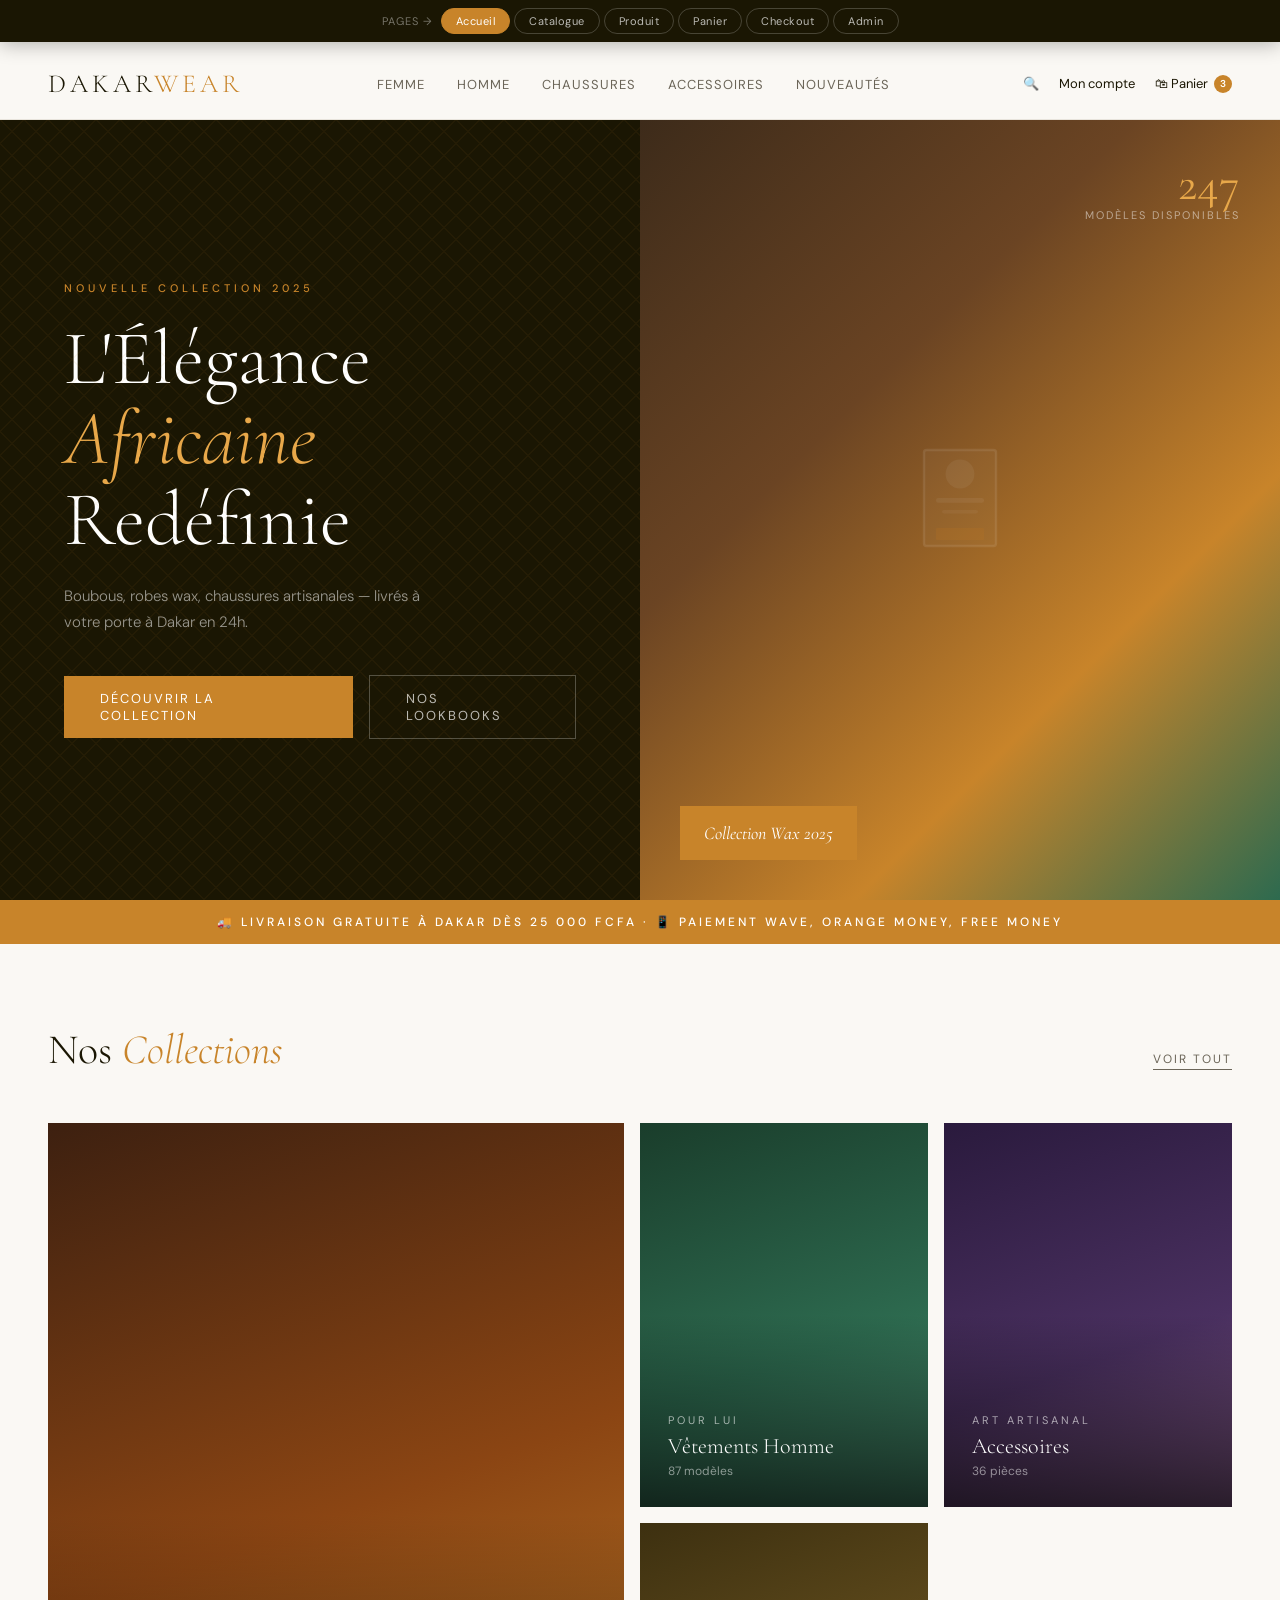
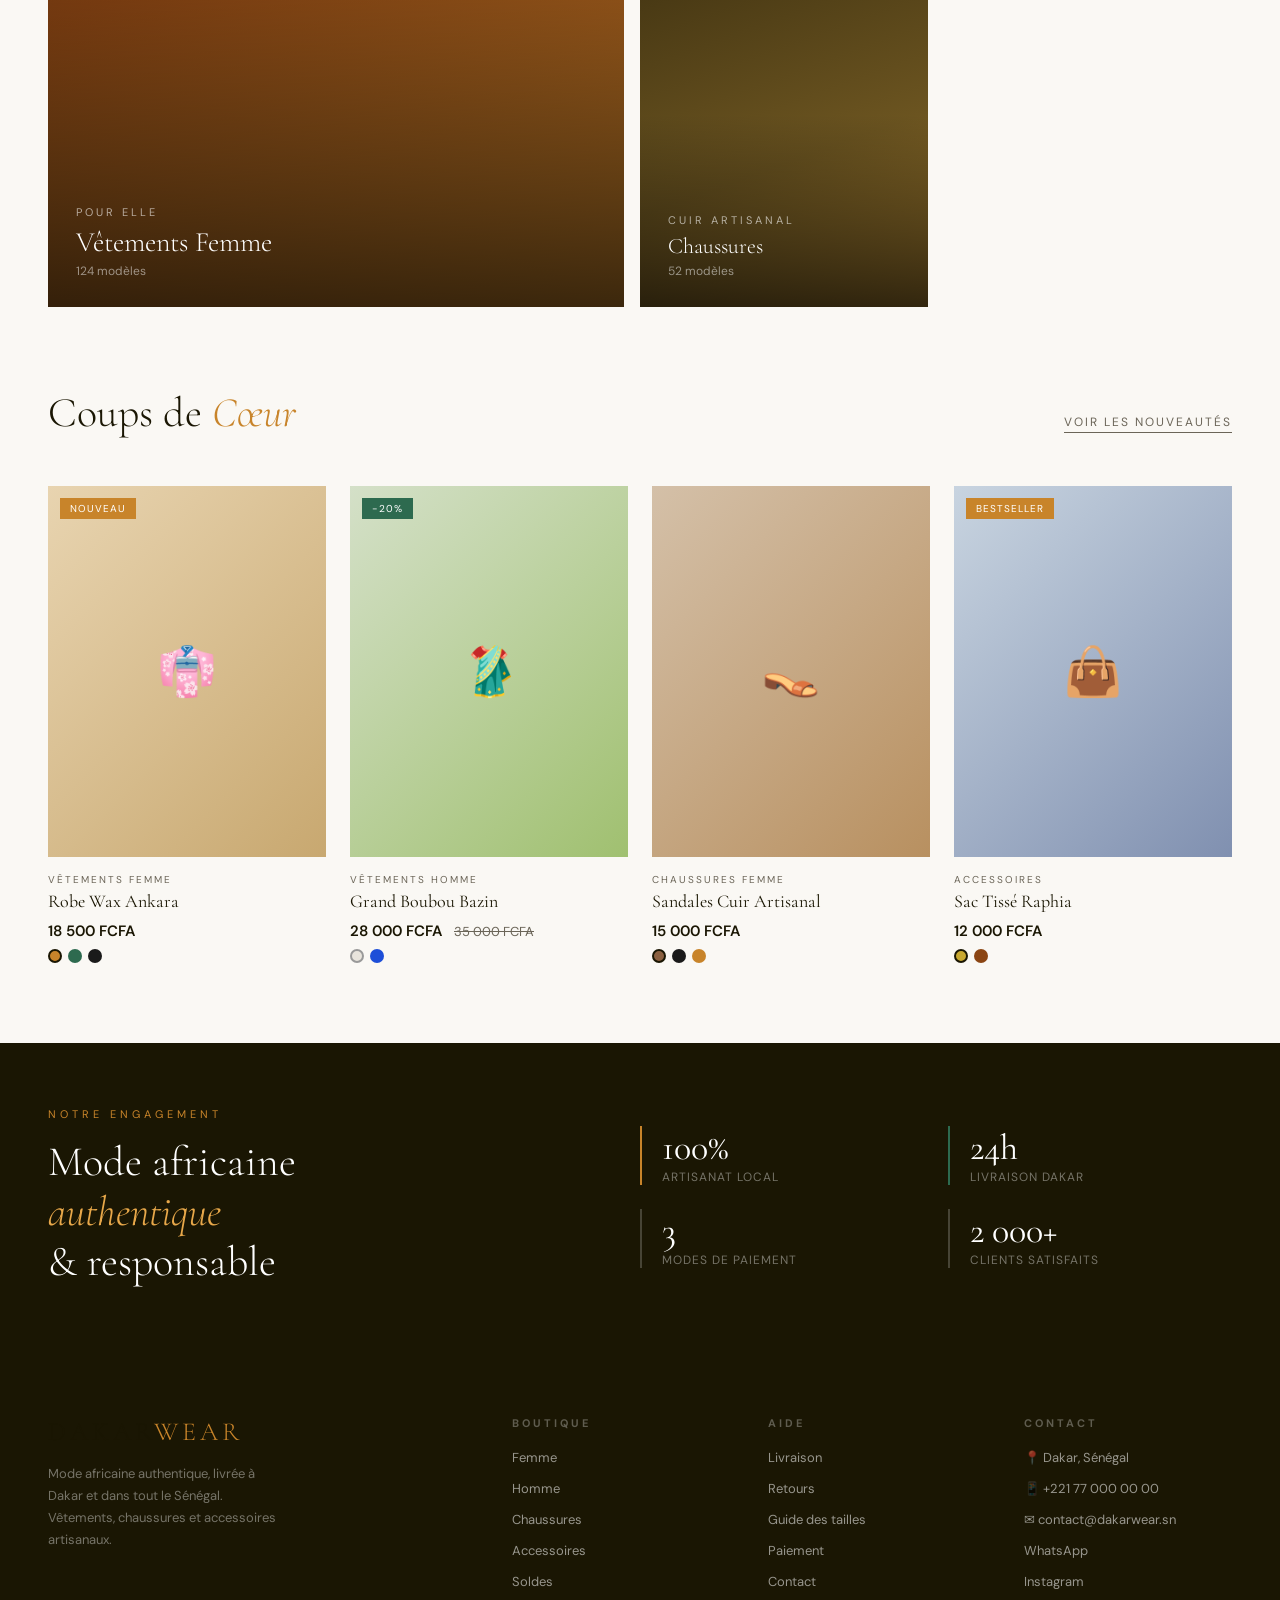
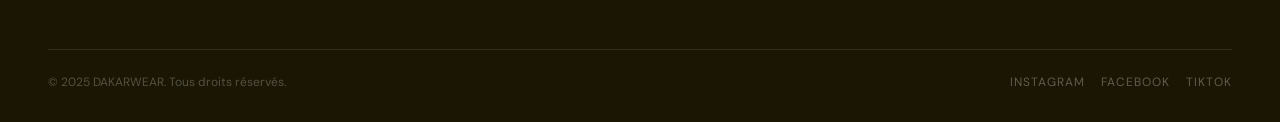
==== index.html @ 65953dd7 "feat: mockup à la racine pour GitHub Pages" ====
<!DOCTYPE html>
<html lang="fr">
<head>
<meta charset="UTF-8">
<meta name="viewport" content="width=device-width, initial-scale=1.0">
<title>DAKAR WEAR — Mockup</title>
<link href="https://fonts.googleapis.com/css2?family=Cormorant+Garamond:ital,wght@0,300;0,400;0,600;1,300;1,400&family=DM+Sans:wght@300;400;500;600&display=swap" rel="stylesheet">
<style>
  /* ===================== RESET & ROOT ===================== */
  *, *::before, *::after { box-sizing: border-box; margin: 0; padding: 0; }

  :root {
    --ocre: #C8842A;
    --ocre-light: #E8A84A;
    --ocre-dark: #A06818;
    --vert: #2D6A4F;
    --vert-light: #3D8A68;
    --fond: #FAF8F4;
    --noir: #1A1603;
    --gris: #6B6558;
    --gris-light: #E8E4DC;
    --blanc: #FFFFFF;
    --font-display: 'Cormorant Garamond', serif;
    --font-body: 'DM Sans', sans-serif;
  }

  html { scroll-behavior: smooth; }
  body { font-family: var(--font-body); background: var(--fond); color: var(--noir); overflow-x: hidden; }

  /* ===================== NAV PAGES ===================== */
  .page-nav {
    position: fixed; top: 0; left: 0; right: 0; z-index: 1000;
    background: var(--noir); display: flex; align-items: center;
    justify-content: center; gap: 4px; padding: 8px 16px;
    box-shadow: 0 2px 20px rgba(0,0,0,0.3);
  }
  .page-nav span { color: rgba(255,255,255,0.4); font-size: 11px; font-family: var(--font-body); margin-right: 4px; letter-spacing: 1px; text-transform: uppercase; }
  .nav-btn {
    background: transparent; border: 1px solid rgba(255,255,255,0.2);
    color: rgba(255,255,255,0.7); padding: 5px 14px; border-radius: 20px;
    font-family: var(--font-body); font-size: 11px; cursor: pointer;
    transition: all 0.2s; letter-spacing: 0.5px;
  }
  .nav-btn:hover, .nav-btn.active { background: var(--ocre); border-color: var(--ocre); color: white; }

  /* ===================== PAGES ===================== */
  .page { display: none; padding-top: 48px; min-height: 100vh; }
  .page.active { display: block; }

  /* ===================== HEADER ===================== */
  .site-header {
    position: sticky; top: 48px; z-index: 100;
    background: rgba(250, 248, 244, 0.95); backdrop-filter: blur(12px);
    border-bottom: 1px solid var(--gris-light);
    display: flex; align-items: center; justify-content: space-between;
    padding: 0 48px; height: 72px;
  }
  .logo {
    font-family: var(--font-display); font-size: 26px; font-weight: 300;
    letter-spacing: 4px; color: var(--noir); text-transform: uppercase;
    text-decoration: none;
  }
  .logo span { color: var(--ocre); }
  .header-nav { display: flex; gap: 32px; list-style: none; }
  .header-nav a { font-size: 13px; color: var(--gris); text-decoration: none; letter-spacing: 1px; text-transform: uppercase; transition: color 0.2s; }
  .header-nav a:hover { color: var(--ocre); }
  .header-actions { display: flex; align-items: center; gap: 20px; }
  .header-actions a { color: var(--noir); text-decoration: none; font-size: 13px; display: flex; align-items: center; gap: 6px; }
  .cart-badge {
    background: var(--ocre); color: white; border-radius: 50%;
    width: 18px; height: 18px; font-size: 10px; font-weight: 600;
    display: inline-flex; align-items: center; justify-content: center;
  }

  /* ===================== HERO ===================== */
  .hero {
    position: relative; height: calc(100vh - 120px); min-height: 600px;
    display: grid; grid-template-columns: 1fr 1fr; overflow: hidden;
  }
  .hero-left {
    background: var(--noir); display: flex; flex-direction: column;
    justify-content: center; padding: 80px 64px; position: relative; overflow: hidden;
  }
  .hero-pattern {
    position: absolute; inset: 0; opacity: 0.06;
    background-image:
      repeating-linear-gradient(45deg, var(--ocre) 0, var(--ocre) 1px, transparent 0, transparent 50%),
      repeating-linear-gradient(-45deg, var(--ocre) 0, var(--ocre) 1px, transparent 0, transparent 50%);
    background-size: 24px 24px;
  }
  .hero-eyebrow {
    font-size: 11px; letter-spacing: 4px; text-transform: uppercase;
    color: var(--ocre); margin-bottom: 24px; font-family: var(--font-body); font-weight: 500;
  }
  .hero-title {
    font-family: var(--font-display); font-size: clamp(52px, 6vw, 86px);
    font-weight: 300; color: white; line-height: 1.05; margin-bottom: 24px;
  }
  .hero-title em { font-style: italic; color: var(--ocre-light); }
  .hero-sub {
    font-size: 15px; color: rgba(255,255,255,0.55); line-height: 1.7;
    margin-bottom: 40px; max-width: 380px; font-weight: 300;
  }
  .hero-cta-group { display: flex; gap: 16px; align-items: center; }
  .btn-primary {
    background: var(--ocre); color: white; padding: 14px 36px;
    border: none; font-family: var(--font-body); font-size: 13px;
    letter-spacing: 2px; text-transform: uppercase; cursor: pointer;
    text-decoration: none; display: inline-block; transition: background 0.2s;
  }
  .btn-primary:hover { background: var(--ocre-dark); }
  .btn-outline {
    background: transparent; color: rgba(255,255,255,0.7); padding: 14px 36px;
    border: 1px solid rgba(255,255,255,0.25); font-family: var(--font-body);
    font-size: 13px; letter-spacing: 2px; text-transform: uppercase;
    cursor: pointer; text-decoration: none; display: inline-block; transition: all 0.2s;
  }
  .btn-outline:hover { border-color: var(--ocre); color: var(--ocre); }
  .hero-right { position: relative; overflow: hidden; }
  .hero-img {
    width: 100%; height: 100%; object-fit: cover;
    filter: saturate(0.9) contrast(1.05);
  }
  .hero-img-placeholder {
    width: 100%; height: 100%;
    background: linear-gradient(135deg, #3D2B1A 0%, #6B4423 35%, #C8842A 70%, #2D6A4F 100%);
    display: flex; align-items: center; justify-content: center;
  }
  .hero-img-placeholder svg { width: 120px; opacity: 0.3; }
  .hero-badge {
    position: absolute; bottom: 40px; left: 40px;
    background: var(--ocre); color: white; padding: 16px 24px;
    font-family: var(--font-display); font-size: 18px; font-style: italic;
  }
  .hero-stat { position: absolute; top: 40px; right: 40px; text-align: right; }
  .hero-stat-num { font-family: var(--font-display); font-size: 48px; color: white; line-height: 1; }
  .hero-stat-label { font-size: 11px; color: rgba(255,255,255,0.5); letter-spacing: 2px; text-transform: uppercase; }

  /* ===================== STRIP ===================== */
  .strip {
    background: var(--ocre); color: white; text-align: center;
    padding: 14px; font-size: 12px; letter-spacing: 3px; text-transform: uppercase;
    font-weight: 500;
  }
  .strip-vert { background: var(--vert); }

  /* ===================== SECTION ===================== */
  .section { padding: 80px 48px; }
  .section-header { display: flex; align-items: baseline; justify-content: space-between; margin-bottom: 48px; }
  .section-title { font-family: var(--font-display); font-size: 42px; font-weight: 300; }
  .section-title em { font-style: italic; color: var(--ocre); }
  .section-link { font-size: 12px; letter-spacing: 2px; text-transform: uppercase; color: var(--gris); text-decoration: none; border-bottom: 1px solid var(--gris); padding-bottom: 2px; }

  /* ===================== CATEGORIES GRID ===================== */
  .cat-grid { display: grid; grid-template-columns: 2fr 1fr 1fr; gap: 16px; }
  .cat-card {
    position: relative; overflow: hidden; cursor: pointer;
    aspect-ratio: 3/4;
  }
  .cat-card:first-child { aspect-ratio: unset; grid-row: span 2; }
  .cat-bg {
    width: 100%; height: 100%;
    transition: transform 0.5s ease;
  }
  .cat-card:hover .cat-bg { transform: scale(1.04); }
  .cat-bg-1 { background: linear-gradient(160deg, #3D2010 0%, #8B4513 50%, #C8842A 100%); }
  .cat-bg-2 { background: linear-gradient(160deg, #1A3D2B 0%, #2D6A4F 60%, #4A9070 100%); }
  .cat-bg-3 { background: linear-gradient(160deg, #2A1A3D 0%, #4A3060 60%, #8B6090 100%); }
  .cat-bg-4 { background: linear-gradient(160deg, #3D3010 0%, #6B5420 60%, #A88030 100%); }
  .cat-overlay {
    position: absolute; inset: 0;
    background: linear-gradient(to top, rgba(0,0,0,0.7) 0%, transparent 50%);
    display: flex; flex-direction: column; justify-content: flex-end; padding: 28px;
  }
  .cat-label { font-size: 11px; color: rgba(255,255,255,0.6); letter-spacing: 3px; text-transform: uppercase; margin-bottom: 6px; }
  .cat-name { font-family: var(--font-display); font-size: 28px; color: white; font-weight: 300; }
  .cat-count { font-size: 12px; color: rgba(255,255,255,0.5); margin-top: 4px; }

  /* ===================== PRODUCT GRID ===================== */
  .product-grid { display: grid; grid-template-columns: repeat(4, 1fr); gap: 24px; }
  .product-grid-3 { grid-template-columns: repeat(3, 1fr); }
  .product-card { cursor: pointer; }
  .product-img-wrap { position: relative; aspect-ratio: 3/4; overflow: hidden; background: var(--gris-light); margin-bottom: 16px; }
  .product-img-placeholder {
    width: 100%; height: 100%;
    display: flex; align-items: center; justify-content: center;
    font-size: 48px;
  }
  .product-badge {
    position: absolute; top: 12px; left: 12px;
    background: var(--ocre); color: white; font-size: 10px;
    letter-spacing: 1px; text-transform: uppercase; padding: 4px 10px;
  }
  .product-badge-vert { background: var(--vert); }
  .product-quick-add {
    position: absolute; bottom: 0; left: 0; right: 0;
    background: var(--noir); color: white; text-align: center;
    padding: 12px; font-size: 11px; letter-spacing: 2px; text-transform: uppercase;
    transform: translateY(100%); transition: transform 0.25s;
  }
  .product-card:hover .product-quick-add { transform: translateY(0); }
  .product-brand { font-size: 10px; color: var(--gris); letter-spacing: 2px; text-transform: uppercase; margin-bottom: 4px; }
  .product-name { font-family: var(--font-display); font-size: 18px; font-weight: 400; margin-bottom: 8px; }
  .product-price { font-size: 15px; font-weight: 600; color: var(--noir); }
  .product-price-old { font-size: 13px; color: var(--gris); text-decoration: line-through; margin-left: 8px; font-weight: 400; }
  .product-colors { display: flex; gap: 6px; margin-top: 8px; }
  .color-dot { width: 14px; height: 14px; border-radius: 50%; border: 2px solid transparent; cursor: pointer; }
  .color-dot.active { border-color: var(--noir); }

  /* ===================== SIDEBAR LAYOUT ===================== */
  .shop-layout { display: grid; grid-template-columns: 260px 1fr; gap: 40px; padding: 40px 48px; }
  .sidebar h3 { font-family: var(--font-display); font-size: 22px; font-weight: 400; margin-bottom: 24px; padding-bottom: 16px; border-bottom: 1px solid var(--gris-light); }
  .filter-group { margin-bottom: 28px; }
  .filter-label { font-size: 11px; letter-spacing: 2px; text-transform: uppercase; color: var(--gris); margin-bottom: 12px; display: block; font-weight: 500; }
  .filter-options { display: flex; flex-direction: column; gap: 10px; }
  .filter-option { display: flex; align-items: center; gap: 10px; font-size: 14px; color: var(--noir); cursor: pointer; }
  .filter-option input[type="checkbox"] { accent-color: var(--ocre); width: 16px; height: 16px; }
  .filter-option span.count { color: var(--gris); font-size: 12px; margin-left: auto; }
  .size-grid { display: flex; flex-wrap: wrap; gap: 8px; }
  .size-btn { width: 42px; height: 36px; border: 1px solid var(--gris-light); background: white; font-size: 12px; cursor: pointer; transition: all 0.2s; }
  .size-btn:hover, .size-btn.active { background: var(--noir); color: white; border-color: var(--noir); }
  .price-range { display: flex; flex-direction: column; gap: 8px; }
  .price-range input[type="range"] { accent-color: var(--ocre); width: 100%; }
  .price-range-labels { display: flex; justify-content: space-between; font-size: 12px; color: var(--gris); }
  .shop-content {}
  .shop-toolbar { display: flex; align-items: center; justify-content: space-between; margin-bottom: 28px; }
  .result-count { font-size: 13px; color: var(--gris); }
  .sort-select { border: 1px solid var(--gris-light); padding: 8px 16px; font-family: var(--font-body); font-size: 13px; background: white; cursor: pointer; }

  /* ===================== PRODUIT DETAIL ===================== */
  .product-detail { display: grid; grid-template-columns: 1fr 1fr; gap: 0; min-height: calc(100vh - 120px); }
  .product-gallery { position: relative; background: var(--gris-light); }
  .gallery-main { aspect-ratio: 4/5; width: 100%; display: flex; align-items: center; justify-content: center; font-size: 120px; background: linear-gradient(135deg, #E8DCC8 0%, #D4C4A4 100%); }
  .gallery-thumbs { display: flex; gap: 8px; padding: 16px; }
  .gallery-thumb { width: 72px; height: 90px; background: var(--gris-light); cursor: pointer; border: 2px solid transparent; display: flex; align-items: center; justify-content: center; font-size: 24px; transition: border-color 0.2s; }
  .gallery-thumb.active { border-color: var(--ocre); }
  .product-info { padding: 64px 48px; display: flex; flex-direction: column; }
  .breadcrumb { font-size: 12px; color: var(--gris); margin-bottom: 24px; display: flex; gap: 8px; }
  .breadcrumb span { color: var(--gris-light); }
  .product-detail-cat { font-size: 11px; letter-spacing: 3px; text-transform: uppercase; color: var(--ocre); margin-bottom: 12px; font-weight: 500; }
  .product-detail-name { font-family: var(--font-display); font-size: 42px; font-weight: 300; line-height: 1.1; margin-bottom: 20px; }
  .product-detail-price { font-size: 28px; font-weight: 600; margin-bottom: 8px; }
  .product-detail-price-old { font-size: 18px; color: var(--gris); text-decoration: line-through; font-weight: 400; margin-left: 12px; }
  .product-detail-sub { font-size: 13px; color: var(--vert); font-weight: 500; margin-bottom: 28px; }
  .divider { height: 1px; background: var(--gris-light); margin: 24px 0; }
  .option-label { font-size: 11px; letter-spacing: 2px; text-transform: uppercase; color: var(--gris); margin-bottom: 12px; display: block; font-weight: 500; }
  .color-options { display: flex; gap: 12px; margin-bottom: 24px; }
  .color-swatch { width: 32px; height: 32px; border-radius: 50%; cursor: pointer; border: 3px solid transparent; transition: all 0.2s; }
  .color-swatch.active { border-color: var(--noir); transform: scale(1.1); }
  .size-options { display: flex; flex-wrap: wrap; gap: 10px; margin-bottom: 32px; }
  .size-opt { width: 52px; height: 44px; border: 1px solid var(--gris-light); background: white; font-size: 13px; cursor: pointer; transition: all 0.2s; display: flex; align-items: center; justify-content: center; }
  .size-opt:hover { border-color: var(--noir); }
  .size-opt.active { background: var(--noir); color: white; border-color: var(--noir); }
  .size-opt.disabled { opacity: 0.3; cursor: not-allowed; text-decoration: line-through; }
  .add-to-cart-btn { background: var(--noir); color: white; padding: 18px; width: 100%; border: none; font-family: var(--font-body); font-size: 13px; letter-spacing: 3px; text-transform: uppercase; cursor: pointer; transition: background 0.2s; margin-bottom: 12px; }
  .add-to-cart-btn:hover { background: var(--ocre); }
  .wishlist-btn { background: transparent; color: var(--gris); padding: 14px; width: 100%; border: 1px solid var(--gris-light); font-family: var(--font-body); font-size: 13px; letter-spacing: 2px; text-transform: uppercase; cursor: pointer; transition: all 0.2s; margin-bottom: 32px; }
  .wishlist-btn:hover { border-color: var(--ocre); color: var(--ocre); }
  .product-detail-desc { font-size: 14px; line-height: 1.8; color: var(--gris); margin-bottom: 24px; }
  .delivery-info { background: var(--fond); padding: 16px; border-left: 3px solid var(--vert); }
  .delivery-info p { font-size: 13px; color: var(--gris); display: flex; align-items: center; gap: 8px; margin-bottom: 6px; }
  .delivery-info p:last-child { margin-bottom: 0; }

  /* ===================== PANIER ===================== */
  .cart-layout { display: grid; grid-template-columns: 1fr 360px; gap: 40px; padding: 40px 48px; }
  .cart-title { font-family: var(--font-display); font-size: 36px; font-weight: 300; margin-bottom: 8px; }
  .cart-count-label { font-size: 13px; color: var(--gris); margin-bottom: 32px; }
  .cart-items { display: flex; flex-direction: column; gap: 0; }
  .cart-item { display: grid; grid-template-columns: 100px 1fr auto; gap: 20px; padding: 24px 0; border-bottom: 1px solid var(--gris-light); align-items: center; }
  .cart-item-img { aspect-ratio: 3/4; background: var(--gris-light); display: flex; align-items: center; justify-content: center; font-size: 36px; }
  .cart-item-name { font-family: var(--font-display); font-size: 20px; font-weight: 400; margin-bottom: 6px; }
  .cart-item-meta { font-size: 12px; color: var(--gris); letter-spacing: 1px; text-transform: uppercase; margin-bottom: 12px; }
  .qty-control { display: flex; align-items: center; gap: 12px; }
  .qty-btn { width: 28px; height: 28px; border: 1px solid var(--gris-light); background: white; cursor: pointer; font-size: 14px; display: flex; align-items: center; justify-content: center; transition: all 0.2s; }
  .qty-btn:hover { background: var(--noir); color: white; border-color: var(--noir); }
  .qty-num { font-size: 16px; font-weight: 500; min-width: 20px; text-align: center; }
  .cart-item-price-col { text-align: right; display: flex; flex-direction: column; gap: 12px; align-items: flex-end; }
  .cart-item-price { font-size: 18px; font-weight: 600; }
  .cart-remove { font-size: 12px; color: var(--gris); text-decoration: underline; cursor: pointer; background: none; border: none; font-family: var(--font-body); }
  .cart-summary { position: sticky; top: 100px; }
  .cart-summary-box { background: white; border: 1px solid var(--gris-light); padding: 32px; }
  .summary-title { font-family: var(--font-display); font-size: 24px; font-weight: 400; margin-bottom: 24px; }
  .summary-line { display: flex; justify-content: space-between; font-size: 14px; margin-bottom: 12px; color: var(--gris); }
  .summary-line.total { font-size: 18px; font-weight: 600; color: var(--noir); border-top: 1px solid var(--gris-light); padding-top: 16px; margin-top: 16px; }
  .coupon-input { display: flex; gap: 0; margin-bottom: 20px; }
  .coupon-input input { flex: 1; padding: 12px 16px; border: 1px solid var(--gris-light); font-family: var(--font-body); font-size: 13px; outline: none; }
  .coupon-input button { padding: 12px 20px; background: var(--noir); color: white; border: none; font-family: var(--font-body); font-size: 12px; letter-spacing: 1px; cursor: pointer; }
  .checkout-btn { width: 100%; padding: 18px; background: var(--ocre); color: white; border: none; font-family: var(--font-body); font-size: 13px; letter-spacing: 3px; text-transform: uppercase; cursor: pointer; transition: background 0.2s; margin-bottom: 16px; }
  .checkout-btn:hover { background: var(--ocre-dark); }
  .payment-icons { display: flex; gap: 8px; justify-content: center; align-items: center; }
  .pay-icon { background: var(--fond); border: 1px solid var(--gris-light); padding: 6px 12px; font-size: 11px; font-weight: 600; letter-spacing: 1px; border-radius: 4px; }
  .pay-icon.wave { background: #1D8BF8; color: white; border-color: #1D8BF8; }
  .pay-icon.orange { background: #FF6600; color: white; border-color: #FF6600; }
  .pay-icon.free { background: #00C853; color: white; border-color: #00C853; }

  /* ===================== CHECKOUT ===================== */
  .checkout-layout { display: grid; grid-template-columns: 1fr 400px; gap: 0; min-height: calc(100vh - 120px); }
  .checkout-form-side { padding: 48px; border-right: 1px solid var(--gris-light); }
  .checkout-summary-side { padding: 48px; background: white; }
  .checkout-steps { display: flex; gap: 0; margin-bottom: 40px; }
  .checkout-step { flex: 1; display: flex; align-items: center; gap: 12px; padding-bottom: 16px; border-bottom: 2px solid var(--gris-light); position: relative; }
  .checkout-step.active { border-bottom-color: var(--ocre); }
  .checkout-step.done { border-bottom-color: var(--vert); }
  .step-num { width: 28px; height: 28px; border-radius: 50%; border: 2px solid var(--gris-light); display: flex; align-items: center; justify-content: center; font-size: 12px; font-weight: 600; flex-shrink: 0; }
  .checkout-step.active .step-num { background: var(--ocre); border-color: var(--ocre); color: white; }
  .checkout-step.done .step-num { background: var(--vert); border-color: var(--vert); color: white; }
  .step-label { font-size: 12px; color: var(--gris); letter-spacing: 1px; text-transform: uppercase; }
  .checkout-step.active .step-label { color: var(--noir); font-weight: 500; }
  .form-section-title { font-family: var(--font-display); font-size: 28px; font-weight: 300; margin-bottom: 28px; }
  .form-row { display: grid; grid-template-columns: 1fr 1fr; gap: 16px; margin-bottom: 16px; }
  .form-row.full { grid-template-columns: 1fr; }
  .form-group { display: flex; flex-direction: column; gap: 6px; margin-bottom: 16px; }
  .form-group label { font-size: 11px; letter-spacing: 2px; text-transform: uppercase; color: var(--gris); font-weight: 500; }
  .form-group input, .form-group select, .form-group textarea {
    padding: 12px 16px; border: 1px solid var(--gris-light); background: white;
    font-family: var(--font-body); font-size: 14px; outline: none;
    transition: border-color 0.2s;
  }
  .form-group input:focus, .form-group select:focus { border-color: var(--ocre); }
  .phone-input { display: flex; }
  .phone-prefix { padding: 12px 14px; background: var(--fond); border: 1px solid var(--gris-light); border-right: none; font-size: 14px; color: var(--gris); white-space: nowrap; }
  .phone-field { flex: 1; padding: 12px 16px; border: 1px solid var(--gris-light); font-family: var(--font-body); font-size: 14px; outline: none; }
  .payment-methods { display: flex; flex-direction: column; gap: 12px; margin-bottom: 28px; }
  .payment-method {
    border: 2px solid var(--gris-light); padding: 16px 20px;
    display: flex; align-items: center; gap: 16px; cursor: pointer; transition: all 0.2s;
  }
  .payment-method.selected { border-color: var(--ocre); background: #FFF8F0; }
  .payment-method input[type="radio"] { accent-color: var(--ocre); width: 18px; height: 18px; }
  .payment-method-logo { font-weight: 700; font-size: 14px; padding: 4px 10px; border-radius: 4px; }
  .payment-method-logo.wave { background: #1D8BF8; color: white; }
  .payment-method-logo.orange { background: #FF6600; color: white; }
  .payment-method-logo.free { background: #00C853; color: white; }
  .payment-method-info { flex: 1; }
  .payment-method-name { font-size: 14px; font-weight: 500; }
  .payment-method-desc { font-size: 12px; color: var(--gris); }
  .place-order-btn { width: 100%; padding: 18px; background: var(--ocre); color: white; border: none; font-family: var(--font-body); font-size: 14px; letter-spacing: 3px; text-transform: uppercase; cursor: pointer; transition: background 0.2s; }
  .place-order-btn:hover { background: var(--ocre-dark); }
  .checkout-order-item { display: flex; gap: 16px; align-items: center; margin-bottom: 16px; padding-bottom: 16px; border-bottom: 1px solid var(--gris-light); }
  .checkout-order-img { width: 64px; height: 80px; background: var(--gris-light); display: flex; align-items: center; justify-content: center; font-size: 28px; flex-shrink: 0; position: relative; }
  .checkout-order-badge { position: absolute; top: -6px; right: -6px; background: var(--gris); color: white; border-radius: 50%; width: 20px; height: 20px; font-size: 11px; display: flex; align-items: center; justify-content: center; }
  .checkout-order-name { font-size: 14px; font-weight: 500; margin-bottom: 4px; }
  .checkout-order-meta { font-size: 12px; color: var(--gris); }
  .checkout-order-price { margin-left: auto; font-size: 14px; font-weight: 600; }

  /* ===================== ADMIN DASHBOARD ===================== */
  .admin-layout { display: grid; grid-template-columns: 220px 1fr; min-height: calc(100vh - 48px); }
  .admin-sidebar { background: var(--noir); padding: 32px 0; }
  .admin-logo { font-family: var(--font-display); font-size: 18px; color: white; padding: 0 24px 28px; border-bottom: 1px solid rgba(255,255,255,0.1); margin-bottom: 24px; letter-spacing: 2px; text-transform: uppercase; }
  .admin-logo span { color: var(--ocre); }
  .admin-nav-item { display: flex; align-items: center; gap: 12px; padding: 12px 24px; font-size: 13px; color: rgba(255,255,255,0.5); cursor: pointer; transition: all 0.2s; text-decoration: none; letter-spacing: 0.5px; }
  .admin-nav-item:hover, .admin-nav-item.active { background: rgba(255,255,255,0.06); color: white; }
  .admin-nav-item.active { border-right: 2px solid var(--ocre); color: var(--ocre-light); }
  .admin-nav-section { font-size: 10px; letter-spacing: 3px; color: rgba(255,255,255,0.2); padding: 16px 24px 8px; text-transform: uppercase; }
  .admin-content { background: #F4F2EE; padding: 36px; overflow-y: auto; }
  .admin-header { display: flex; align-items: center; justify-content: space-between; margin-bottom: 32px; }
  .admin-title { font-family: var(--font-display); font-size: 32px; font-weight: 300; }
  .admin-header-actions { display: flex; gap: 12px; }
  .btn-admin { padding: 10px 20px; background: var(--ocre); color: white; border: none; font-family: var(--font-body); font-size: 12px; letter-spacing: 1px; cursor: pointer; border-radius: 2px; }
  .stats-grid { display: grid; grid-template-columns: repeat(4, 1fr); gap: 16px; margin-bottom: 32px; }
  .stat-card { background: white; padding: 24px; border-radius: 2px; border-left: 3px solid var(--gris-light); }
  .stat-card.ocre { border-left-color: var(--ocre); }
  .stat-card.vert { border-left-color: var(--vert); }
  .stat-card.bleu { border-left-color: #2D4A6A; }
  .stat-card.rouge { border-left-color: #8B2020; }
  .stat-label { font-size: 11px; color: var(--gris); letter-spacing: 2px; text-transform: uppercase; margin-bottom: 8px; }
  .stat-value { font-family: var(--font-display); font-size: 32px; font-weight: 400; margin-bottom: 4px; }
  .stat-change { font-size: 12px; }
  .stat-change.up { color: var(--vert); }
  .stat-change.down { color: #C83030; }
  .admin-table-card { background: white; border-radius: 2px; overflow: hidden; }
  .admin-table-header { padding: 20px 24px; border-bottom: 1px solid var(--gris-light); display: flex; align-items: center; justify-content: space-between; }
  .admin-table-title { font-size: 15px; font-weight: 500; }
  table { width: 100%; border-collapse: collapse; }
  th { text-align: left; padding: 12px 24px; font-size: 11px; letter-spacing: 2px; text-transform: uppercase; color: var(--gris); background: #FAF8F4; border-bottom: 1px solid var(--gris-light); }
  td { padding: 14px 24px; font-size: 13px; border-bottom: 1px solid #F0EDE8; }
  tr:last-child td { border-bottom: none; }
  tr:hover td { background: #FAF8F4; }
  .status-badge { padding: 4px 10px; font-size: 11px; letter-spacing: 1px; text-transform: uppercase; font-weight: 500; border-radius: 2px; }
  .status-new { background: #EBF5FF; color: #1D6FA8; }
  .status-processing { background: #FFF8E8; color: #A06818; }
  .status-shipped { background: #EDFAF3; color: #1D7A4A; }
  .status-delivered { background: #E8F0E8; color: #2D6A4F; }
  .status-cancelled { background: #FAE8E8; color: #8B2020; }

  /* ===================== FOOTER ===================== */
  footer { background: var(--noir); color: white; padding: 64px 48px 32px; margin-top: 0; }
  .footer-grid { display: grid; grid-template-columns: 2fr 1fr 1fr 1fr; gap: 48px; margin-bottom: 48px; }
  .footer-brand .logo { display: block; margin-bottom: 16px; }
  .footer-desc { font-size: 13px; color: rgba(255,255,255,0.4); line-height: 1.7; max-width: 240px; }
  .footer-col h4 { font-size: 11px; letter-spacing: 3px; text-transform: uppercase; color: rgba(255,255,255,0.3); margin-bottom: 16px; }
  .footer-col ul { list-style: none; }
  .footer-col li { margin-bottom: 10px; }
  .footer-col a { font-size: 13px; color: rgba(255,255,255,0.55); text-decoration: none; transition: color 0.2s; }
  .footer-col a:hover { color: var(--ocre); }
  .footer-bottom { border-top: 1px solid rgba(255,255,255,0.1); padding-top: 24px; display: flex; justify-content: space-between; align-items: center; }
  .footer-bottom p { font-size: 12px; color: rgba(255,255,255,0.25); }
  .social-links { display: flex; gap: 16px; }
  .social-links a { font-size: 12px; color: rgba(255,255,255,0.3); text-decoration: none; letter-spacing: 1px; text-transform: uppercase; }
  .social-links a:hover { color: var(--ocre); }

  /* ===================== ACCENTS ===================== */
  .tag { display: inline-block; padding: 4px 10px; background: var(--fond); border: 1px solid var(--gris-light); font-size: 11px; letter-spacing: 1px; text-transform: uppercase; color: var(--gris); }
  .star { color: var(--ocre); }
  .review-stars { display: flex; gap: 2px; margin-bottom: 4px; }
  .section-bg-dark { background: var(--noir); color: white; }
  .section-bg-ocre { background: var(--ocre); color: white; }

  /* ===================== ANIMATIONS ===================== */
  @keyframes fadeIn { from { opacity: 0; transform: translateY(12px); } to { opacity: 1; transform: translateY(0); } }
  .page.active > * { animation: fadeIn 0.3s ease forwards; }
</style>
</head>
<body>

<!-- NAV PAGES MOCKUP -->
<nav class="page-nav">
  <span>PAGES →</span>
  <button class="nav-btn active" onclick="showPage('accueil')">Accueil</button>
  <button class="nav-btn" onclick="showPage('catalogue')">Catalogue</button>
  <button class="nav-btn" onclick="showPage('produit')">Produit</button>
  <button class="nav-btn" onclick="showPage('panier')">Panier</button>
  <button class="nav-btn" onclick="showPage('checkout')">Checkout</button>
  <button class="nav-btn" onclick="showPage('admin')">Admin</button>
</nav>

<!-- ==================== PAGE ACCUEIL ==================== -->
<div class="page active" id="page-accueil">

  <header class="site-header">
    <a href="#" class="logo">DAKAR<span>WEAR</span></a>
    <ul class="header-nav">
      <li><a href="#">Femme</a></li>
      <li><a href="#">Homme</a></li>
      <li><a href="#">Chaussures</a></li>
      <li><a href="#">Accessoires</a></li>
      <li><a href="#">Nouveautés</a></li>
    </ul>
    <div class="header-actions">
      <a href="#">🔍</a>
      <a href="#">Mon compte</a>
      <a href="#" onclick="showPage('panier')">
        🛍 Panier <span class="cart-badge">3</span>
      </a>
    </div>
  </header>

  <!-- HERO -->
  <section class="hero">
    <div class="hero-left">
      <div class="hero-pattern"></div>
      <p class="hero-eyebrow">Nouvelle Collection 2025</p>
      <h1 class="hero-title">L'Élégance<br><em>Africaine</em><br>Redéfinie</h1>
      <p class="hero-sub">Boubous, robes wax, chaussures artisanales — livrés à votre porte à Dakar en 24h.</p>
      <div class="hero-cta-group">
        <a href="#" class="btn-primary" onclick="showPage('catalogue')">Découvrir la collection</a>
        <a href="#" class="btn-outline">Nos lookbooks</a>
      </div>
    </div>
    <div class="hero-right">
      <div class="hero-img-placeholder">
        <svg viewBox="0 0 100 120" fill="none" xmlns="http://www.w3.org/2000/svg">
          <rect x="20" y="10" width="60" height="80" rx="2" fill="rgba(255,255,255,0.1)" stroke="rgba(255,255,255,0.3)" stroke-width="2"/>
          <circle cx="50" cy="30" r="12" fill="rgba(255,255,255,0.2)"/>
          <rect x="30" y="50" width="40" height="4" rx="2" fill="rgba(255,255,255,0.2)"/>
          <rect x="35" y="60" width="30" height="3" rx="2" fill="rgba(255,255,255,0.15)"/>
          <rect x="30" y="75" width="40" height="10" rx="1" fill="rgba(200,132,42,0.6)"/>
        </svg>
      </div>
      <div class="hero-badge">Collection Wax 2025</div>
      <div class="hero-stat">
        <div class="hero-stat-num" style="color:var(--ocre-light);">247</div>
        <div class="hero-stat-label">Modèles disponibles</div>
      </div>
    </div>
  </section>

  <div class="strip">🚚 Livraison gratuite à Dakar dès 25 000 FCFA · 📱 Paiement Wave, Orange Money, Free Money</div>

  <!-- CATEGORIES -->
  <section class="section">
    <div class="section-header">
      <h2 class="section-title">Nos <em>Collections</em></h2>
      <a href="#" class="section-link" onclick="showPage('catalogue')">Voir tout</a>
    </div>
    <div class="cat-grid">
      <div class="cat-card" onclick="showPage('catalogue')">
        <div class="cat-bg cat-bg-1" style="height:100%;min-height:400px;"></div>
        <div class="cat-overlay">
          <span class="cat-label">Pour elle</span>
          <div class="cat-name">Vêtements Femme</div>
          <div class="cat-count">124 modèles</div>
        </div>
      </div>
      <div class="cat-card" onclick="showPage('catalogue')">
        <div class="cat-bg cat-bg-2" style="height:100%;min-height:190px;"></div>
        <div class="cat-overlay">
          <span class="cat-label">Pour lui</span>
          <div class="cat-name" style="font-size:22px;">Vêtements Homme</div>
          <div class="cat-count">87 modèles</div>
        </div>
      </div>
      <div class="cat-card" onclick="showPage('catalogue')">
        <div class="cat-bg cat-bg-3" style="height:100%;min-height:190px;"></div>
        <div class="cat-overlay">
          <span class="cat-label">Art artisanal</span>
          <div class="cat-name" style="font-size:22px;">Accessoires</div>
          <div class="cat-count">36 pièces</div>
        </div>
      </div>
      <div class="cat-card" onclick="showPage('catalogue')">
        <div class="cat-bg cat-bg-4" style="height:100%;min-height:190px;"></div>
        <div class="cat-overlay">
          <span class="cat-label">Cuir artisanal</span>
          <div class="cat-name" style="font-size:22px;">Chaussures</div>
          <div class="cat-count">52 modèles</div>
        </div>
      </div>
    </div>
  </section>

  <!-- FEATURED PRODUCTS -->
  <section class="section" style="padding-top:0;">
    <div class="section-header">
      <h2 class="section-title">Coups de <em>Cœur</em></h2>
      <a href="#" class="section-link">Voir les nouveautés</a>
    </div>
    <div class="product-grid">
      <div class="product-card" onclick="showPage('produit')">
        <div class="product-img-wrap">
          <div class="product-img-placeholder" style="background:linear-gradient(135deg,#E8D4B0,#C8A870);">👘</div>
          <span class="product-badge">Nouveau</span>
          <div class="product-quick-add">+ Ajouter au panier</div>
        </div>
        <div class="product-brand">Vêtements Femme</div>
        <div class="product-name">Robe Wax Ankara</div>
        <div>
          <span class="product-price">18 500 FCFA</span>
        </div>
        <div class="product-colors">
          <div class="color-dot active" style="background:#C8842A;"></div>
          <div class="color-dot" style="background:#2D6A4F;"></div>
          <div class="color-dot" style="background:#1A1A1A;"></div>
        </div>
      </div>
      <div class="product-card" onclick="showPage('produit')">
        <div class="product-img-wrap">
          <div class="product-img-placeholder" style="background:linear-gradient(135deg,#D4E0C8,#A0C070);">🥻</div>
          <span class="product-badge product-badge-vert">−20%</span>
          <div class="product-quick-add">+ Ajouter au panier</div>
        </div>
        <div class="product-brand">Vêtements Homme</div>
        <div class="product-name">Grand Boubou Bazin</div>
        <div>
          <span class="product-price">28 000 FCFA</span>
          <span class="product-price-old">35 000 FCFA</span>
        </div>
        <div class="product-colors">
          <div class="color-dot active" style="background:#E8E4DC;border-color:#999;"></div>
          <div class="color-dot" style="background:#1D4ED8;"></div>
        </div>
      </div>
      <div class="product-card" onclick="showPage('produit')">
        <div class="product-img-wrap">
          <div class="product-img-placeholder" style="background:linear-gradient(135deg,#D4C0A8,#B89060);">👡</div>
          <div class="product-quick-add">+ Ajouter au panier</div>
        </div>
        <div class="product-brand">Chaussures Femme</div>
        <div class="product-name">Sandales Cuir Artisanal</div>
        <div>
          <span class="product-price">15 000 FCFA</span>
        </div>
        <div class="product-colors">
          <div class="color-dot active" style="background:#8B6040;"></div>
          <div class="color-dot" style="background:#1A1A1A;"></div>
          <div class="color-dot" style="background:#C8842A;"></div>
        </div>
      </div>
      <div class="product-card" onclick="showPage('produit')">
        <div class="product-img-wrap">
          <div class="product-img-placeholder" style="background:linear-gradient(135deg,#C8D4E0,#8090B0);">👜</div>
          <span class="product-badge">Bestseller</span>
          <div class="product-quick-add">+ Ajouter au panier</div>
        </div>
        <div class="product-brand">Accessoires</div>
        <div class="product-name">Sac Tissé Raphia</div>
        <div>
          <span class="product-price">12 000 FCFA</span>
        </div>
        <div class="product-colors">
          <div class="color-dot active" style="background:#C8A830;"></div>
          <div class="color-dot" style="background:#8B4513;"></div>
        </div>
      </div>
    </div>
  </section>

  <!-- BRAND STRIP -->
  <section style="background:var(--noir);padding:64px 48px;display:grid;grid-template-columns:1fr 1fr;gap:0;align-items:center;">
    <div>
      <p style="font-size:11px;letter-spacing:4px;color:var(--ocre);text-transform:uppercase;margin-bottom:16px;">Notre engagement</p>
      <h2 style="font-family:var(--font-display);font-size:42px;font-weight:300;color:white;line-height:1.2;">Mode africaine<br><em style="font-style:italic;color:var(--ocre-light);">authentique</em><br>& responsable</h2>
    </div>
    <div style="display:grid;grid-template-columns:1fr 1fr;gap:24px;">
      <div style="border-left:2px solid var(--ocre);padding-left:20px;">
        <div style="font-family:var(--font-display);font-size:36px;color:white;">100%</div>
        <div style="font-size:12px;color:rgba(255,255,255,0.4);letter-spacing:1px;text-transform:uppercase;">Artisanat local</div>
      </div>
      <div style="border-left:2px solid var(--vert);padding-left:20px;">
        <div style="font-family:var(--font-display);font-size:36px;color:white;">24h</div>
        <div style="font-size:12px;color:rgba(255,255,255,0.4);letter-spacing:1px;text-transform:uppercase;">Livraison Dakar</div>
      </div>
      <div style="border-left:2px solid rgba(255,255,255,0.2);padding-left:20px;">
        <div style="font-family:var(--font-display);font-size:36px;color:white;">3</div>
        <div style="font-size:12px;color:rgba(255,255,255,0.4);letter-spacing:1px;text-transform:uppercase;">Modes de paiement</div>
      </div>
      <div style="border-left:2px solid rgba(255,255,255,0.2);padding-left:20px;">
        <div style="font-family:var(--font-display);font-size:36px;color:white;">2 000+</div>
        <div style="font-size:12px;color:rgba(255,255,255,0.4);letter-spacing:1px;text-transform:uppercase;">Clients satisfaits</div>
      </div>
    </div>
  </section>

  <footer>
    <div class="footer-grid">
      <div class="footer-brand">
        <a href="#" class="logo">DAKAR<span>WEAR</span></a>
        <p class="footer-desc">Mode africaine authentique, livrée à Dakar et dans tout le Sénégal. Vêtements, chaussures et accessoires artisanaux.</p>
      </div>
      <div class="footer-col">
        <h4>Boutique</h4>
        <ul>
          <li><a href="#">Femme</a></li>
          <li><a href="#">Homme</a></li>
          <li><a href="#">Chaussures</a></li>
          <li><a href="#">Accessoires</a></li>
          <li><a href="#">Soldes</a></li>
        </ul>
      </div>
      <div class="footer-col">
        <h4>Aide</h4>
        <ul>
          <li><a href="#">Livraison</a></li>
          <li><a href="#">Retours</a></li>
          <li><a href="#">Guide des tailles</a></li>
          <li><a href="#">Paiement</a></li>
          <li><a href="#">Contact</a></li>
        </ul>
      </div>
      <div class="footer-col">
        <h4>Contact</h4>
        <ul>
          <li><a href="#">📍 Dakar, Sénégal</a></li>
          <li><a href="#">📱 +221 77 000 00 00</a></li>
          <li><a href="#">✉ contact@dakarwear.sn</a></li>
          <li><a href="#">WhatsApp</a></li>
          <li><a href="#">Instagram</a></li>
        </ul>
      </div>
    </div>
    <div class="footer-bottom">
      <p>© 2025 DAKARWEAR. Tous droits réservés.</p>
      <div class="social-links">
        <a href="#">Instagram</a>
        <a href="#">Facebook</a>
        <a href="#">TikTok</a>
      </div>
    </div>
  </footer>
</div>

<!-- ==================== PAGE CATALOGUE ==================== -->
<div class="page" id="page-catalogue">
  <header class="site-header">
    <a href="#" class="logo">DAKAR<span>WEAR</span></a>
    <ul class="header-nav">
      <li><a href="#" style="color:var(--ocre);">Femme</a></li>
      <li><a href="#">Homme</a></li>
      <li><a href="#">Chaussures</a></li>
      <li><a href="#">Accessoires</a></li>
    </ul>
    <div class="header-actions">
      <a href="#">🔍</a>
      <a href="#">Mon compte</a>
      <a href="#" onclick="showPage('panier')">🛍 <span class="cart-badge">3</span></a>
    </div>
  </header>

  <div style="padding:20px 48px;border-bottom:1px solid var(--gris-light);font-size:12px;color:var(--gris);">
    Accueil &nbsp;/&nbsp; <span style="color:var(--noir);">Vêtements Femme</span>
  </div>

  <div class="shop-layout">
    <!-- SIDEBAR FILTRES -->
    <aside class="sidebar">
      <h3>Filtres</h3>

      <div class="filter-group">
        <span class="filter-label">Catégorie</span>
        <div class="filter-options">
          <label class="filter-option"><input type="checkbox" checked> Vêtements Femme <span class="count">124</span></label>
          <label class="filter-option"><input type="checkbox"> Vêtements Homme <span class="count">87</span></label>
          <label class="filter-option"><input type="checkbox"> Chaussures Femme <span class="count">31</span></label>
          <label class="filter-option"><input type="checkbox"> Chaussures Homme <span class="count">21</span></label>
          <label class="filter-option"><input type="checkbox"> Accessoires <span class="count">36</span></label>
        </div>
      </div>

      <div class="filter-group">
        <span class="filter-label">Prix (FCFA)</span>
        <div class="price-range">
          <input type="range" min="0" max="100000" value="50000">
          <div class="price-range-labels"><span>0 FCFA</span><span>50 000 FCFA</span></div>
        </div>
      </div>

      <div class="filter-group">
        <span class="filter-label">Taille</span>
        <div class="size-grid">
          <button class="size-btn">XS</button>
          <button class="size-btn active">S</button>
          <button class="size-btn active">M</button>
          <button class="size-btn">L</button>
          <button class="size-btn">XL</button>
          <button class="size-btn">XXL</button>
        </div>
      </div>

      <div class="filter-group">
        <span class="filter-label">Couleur</span>
        <div style="display:flex;gap:10px;flex-wrap:wrap;">
          <div class="color-dot active" style="background:#C8842A;width:24px;height:24px;" title="Ocre"></div>
          <div class="color-dot" style="background:#2D6A4F;width:24px;height:24px;" title="Vert"></div>
          <div class="color-dot" style="background:#1A1A1A;width:24px;height:24px;" title="Noir"></div>
          <div class="color-dot" style="background:#F5F0E8;width:24px;height:24px;border-color:#CCC;" title="Beige"></div>
          <div class="color-dot" style="background:#1D4ED8;width:24px;height:24px;" title="Bleu"></div>
          <div class="color-dot" style="background:#DC2626;width:24px;height:24px;" title="Rouge"></div>
        </div>
      </div>
    </aside>

    <!-- PRODUCTS -->
    <div class="shop-content">
      <div class="shop-toolbar">
        <span class="result-count">124 résultats</span>
        <select class="sort-select">
          <option>Trier : Nouveautés</option>
          <option>Prix croissant</option>
          <option>Prix décroissant</option>
          <option>Meilleures ventes</option>
        </select>
      </div>
      <div class="product-grid product-grid-3">
        <div class="product-card" onclick="showPage('produit')">
          <div class="product-img-wrap">
            <div class="product-img-placeholder" style="background:linear-gradient(135deg,#E8D4B0,#C8A870);">👘</div>
            <span class="product-badge">Nouveau</span>
            <div class="product-quick-add">+ Ajouter au panier</div>
          </div>
          <div class="product-brand">Robe</div>
          <div class="product-name">Robe Wax Ankara</div>
          <div><span class="product-price">18 500 FCFA</span></div>
          <div class="product-colors">
            <div class="color-dot active" style="background:#C8842A;"></div>
            <div class="color-dot" style="background:#2D6A4F;"></div>
            <div class="color-dot" style="background:#1A1A1A;"></div>
          </div>
        </div>
        <div class="product-card" onclick="showPage('produit')">
          <div class="product-img-wrap">
            <div class="product-img-placeholder" style="background:linear-gradient(135deg,#D4E0C8,#A0C070);">🥻</div>
            <span class="product-badge product-badge-vert">−20%</span>
            <div class="product-quick-add">+ Ajouter au panier</div>
          </div>
          <div class="product-brand">Ensemble</div>
          <div class="product-name">Ensemble 2 pièces Wax</div>
          <div><span class="product-price">22 400 FCFA</span><span class="product-price-old">28 000 FCFA</span></div>
          <div class="product-colors">
            <div class="color-dot active" style="background:#2D6A4F;"></div>
            <div class="color-dot" style="background:#C8842A;"></div>
          </div>
        </div>
        <div class="product-card" onclick="showPage('produit')">
          <div class="product-img-wrap">
            <div class="product-img-placeholder" style="background:linear-gradient(135deg,#E0D4C8,#B09080);">👗</div>
            <div class="product-quick-add">+ Ajouter au panier</div>
          </div>
          <div class="product-brand">Boubou</div>
          <div class="product-name">Boubou Brodé Femme</div>
          <div><span class="product-price">32 000 FCFA</span></div>
          <div class="product-colors">
            <div class="color-dot active" style="background:#E8E4DC;border-color:#AAA;"></div>
            <div class="color-dot" style="background:#C8842A;"></div>
          </div>
        </div>
        <div class="product-card" onclick="showPage('produit')">
          <div class="product-img-wrap">
            <div class="product-img-placeholder" style="background:linear-gradient(135deg,#C8D0E0,#8090B0);">🧣</div>
            <span class="product-badge">Bestseller</span>
            <div class="product-quick-add">+ Ajouter au panier</div>
          </div>
          <div class="product-brand">Chemise</div>
          <div class="product-name">Chemise Wax Manches Courtes</div>
          <div><span class="product-price">9 500 FCFA</span></div>
          <div class="product-colors">
            <div class="color-dot active" style="background:#1D4ED8;"></div>
            <div class="color-dot" style="background:#C8842A;"></div>
            <div class="color-dot" style="background:#1A1A1A;"></div>
          </div>
        </div>
        <div class="product-card" onclick="showPage('produit')">
          <div class="product-img-wrap">
            <div class="product-img-placeholder" style="background:linear-gradient(135deg,#E8C8B0,#C09060);">👒</div>
            <div class="product-quick-add">+ Ajouter au panier</div>
          </div>
          <div class="product-brand">Robe</div>
          <div class="product-name">Robe Longue Imprimée</div>
          <div><span class="product-price">24 000 FCFA</span></div>
          <div class="product-colors">
            <div class="color-dot active" style="background:#8B2020;"></div>
            <div class="color-dot" style="background:#1A1A1A;"></div>
          </div>
        </div>
        <div class="product-card" onclick="showPage('produit')">
          <div class="product-img-wrap">
            <div class="product-img-placeholder" style="background:linear-gradient(135deg,#D4C8E0,#A090C0);">🪭</div>
            <div class="product-quick-add">+ Ajouter au panier</div>
          </div>
          <div class="product-brand">Tenue</div>
          <div class="product-name">Tenue Cérémonie Kente</div>
          <div><span class="product-price">45 000 FCFA</span></div>
          <div class="product-colors">
            <div class="color-dot active" style="background:#C8A020;"></div>
            <div class="color-dot" style="background:#8B2020;"></div>
          </div>
        </div>
      </div>
    </div>
  </div>
</div>

<!-- ==================== PAGE PRODUIT ==================== -->
<div class="page" id="page-produit">
  <header class="site-header">
    <a href="#" class="logo">DAKAR<span>WEAR</span></a>
    <ul class="header-nav">
      <li><a href="#">Femme</a></li><li><a href="#">Homme</a></li>
      <li><a href="#">Chaussures</a></li><li><a href="#">Accessoires</a></li>
    </ul>
    <div class="header-actions">
      <a href="#">🔍</a><a href="#">Mon compte</a>
      <a href="#" onclick="showPage('panier')">🛍 <span class="cart-badge">3</span></a>
    </div>
  </header>

  <div class="product-detail">
    <div class="product-gallery">
      <div class="gallery-main">👘</div>
      <div class="gallery-thumbs">
        <div class="gallery-thumb active">👘</div>
        <div class="gallery-thumb">🔷</div>
        <div class="gallery-thumb">📐</div>
        <div class="gallery-thumb">✨</div>
      </div>
    </div>

    <div class="product-info">
      <div class="breadcrumb">Accueil <span>/</span> Femme <span>/</span> Robes <span>/</span> Robe Wax Ankara</div>
      <div class="product-detail-cat">Vêtements Femme — Robe</div>
      <h1 class="product-detail-name">Robe Wax Ankara<br>Coupe Droite</h1>
      <div style="display:flex;align-items:baseline;gap:12px;">
        <span class="product-detail-price">18 500 FCFA</span>
      </div>
      <div class="product-detail-sub">✓ En stock — Livraison sous 24h à Dakar</div>

      <div class="review-stars">
        <span class="star">★</span><span class="star">★</span><span class="star">★</span>
        <span class="star">★</span><span style="color:var(--gris-light);">★</span>
        <span style="font-size:12px;color:var(--gris);margin-left:8px;">4.2 (28 avis)</span>
      </div>

      <div class="divider"></div>

      <span class="option-label">Couleur — <strong>Wax Ocre</strong></span>
      <div class="color-options">
        <div class="color-swatch active" style="background:#C8842A;" title="Wax Ocre"></div>
        <div class="color-swatch" style="background:#2D6A4F;" title="Wax Vert"></div>
        <div class="color-swatch" style="background:#1A1A1A;" title="Noir"></div>
        <div class="color-swatch" style="background:#1D4ED8;" title="Bleu Indigo"></div>
      </div>

      <span class="option-label">Taille — <strong>M</strong> · <a href="#" style="color:var(--ocre);text-decoration:none;font-size:11px;">Guide des tailles</a></span>
      <div class="size-options">
        <div class="size-opt disabled">XS</div>
        <div class="size-opt">S</div>
        <div class="size-opt active">M</div>
        <div class="size-opt">L</div>
        <div class="size-opt">XL</div>
        <div class="size-opt disabled">XXL</div>
      </div>

      <button class="add-to-cart-btn" onclick="showPage('panier')">Ajouter au panier</button>
      <button class="wishlist-btn">♡ Sauvegarder dans mes favoris</button>

      <p class="product-detail-desc">
        Robe en tissu wax 100% coton, coupe droite élégante. Imprimé Ankara authentique, teintures naturelles résistantes. Couture artisanale par nos ateliers de Dakar. Idéale pour les cérémonies, fêtes et occasions spéciales.
      </p>

      <div class="delivery-info">
        <p>🚚 Livraison à Dakar en 24-48h — <strong>1 000 FCFA</strong></p>
        <p>✅ Retours sous 7 jours</p>
        <p>📱 Paiement Wave, Orange Money, Free Money</p>
      </div>
    </div>
  </div>

  <!-- RELATED -->
  <section class="section">
    <div class="section-header">
      <h2 class="section-title">Vous aimerez <em>aussi</em></h2>
    </div>
    <div class="product-grid">
      <div class="product-card" onclick="showPage('produit')"><div class="product-img-wrap"><div class="product-img-placeholder" style="background:linear-gradient(135deg,#D4E0C8,#A0C070);">🥻</div><div class="product-quick-add">+ Ajouter au panier</div></div><div class="product-name">Ensemble 2 pièces</div><div class="product-price">22 400 FCFA</div></div>
      <div class="product-card" onclick="showPage('produit')"><div class="product-img-wrap"><div class="product-img-placeholder" style="background:linear-gradient(135deg,#E0D4C8,#B09080);">👗</div><div class="product-quick-add">+ Ajouter au panier</div></div><div class="product-name">Boubou Brodé</div><div class="product-price">32 000 FCFA</div></div>
      <div class="product-card" onclick="showPage('produit')"><div class="product-img-wrap"><div class="product-img-placeholder" style="background:linear-gradient(135deg,#C8D0E0,#8090B0);">🧣</div><div class="product-quick-add">+ Ajouter au panier</div></div><div class="product-name">Chemise Wax</div><div class="product-price">9 500 FCFA</div></div>
      <div class="product-card" onclick="showPage('produit')"><div class="product-img-wrap"><div class="product-img-placeholder" style="background:linear-gradient(135deg,#E8C8B0,#C09060);">👡</div><div class="product-quick-add">+ Ajouter au panier</div></div><div class="product-name">Sandales Artisanales</div><div class="product-price">15 000 FCFA</div></div>
    </div>
  </section>
</div>

<!-- ==================== PAGE PANIER ==================== -->
<div class="page" id="page-panier">
  <header class="site-header">
    <a href="#" class="logo">DAKAR<span>WEAR</span></a>
    <ul class="header-nav"><li><a href="#">Femme</a></li><li><a href="#">Homme</a></li><li><a href="#">Chaussures</a></li></ul>
    <div class="header-actions"><a href="#">Mon compte</a><a href="#">🛍 <span class="cart-badge">3</span></a></div>
  </header>

  <div class="cart-layout">
    <div>
      <h1 class="cart-title">Mon Panier</h1>
      <p class="cart-count-label">3 articles</p>

      <div class="cart-items">
        <div class="cart-item">
          <div class="cart-item-img">👘</div>
          <div>
            <div class="cart-item-name">Robe Wax Ankara</div>
            <div class="cart-item-meta">Couleur : Ocre · Taille : M</div>
            <div class="qty-control">
              <button class="qty-btn">−</button>
              <span class="qty-num">1</span>
              <button class="qty-btn">+</button>
            </div>
          </div>
          <div class="cart-item-price-col">
            <span class="cart-item-price">18 500 FCFA</span>
            <button class="cart-remove">Retirer</button>
          </div>
        </div>

        <div class="cart-item">
          <div class="cart-item-img">👡</div>
          <div>
            <div class="cart-item-name">Sandales Cuir Artisanal</div>
            <div class="cart-item-meta">Couleur : Marron · Taille : 38</div>
            <div class="qty-control">
              <button class="qty-btn">−</button>
              <span class="qty-num">1</span>
              <button class="qty-btn">+</button>
            </div>
          </div>
          <div class="cart-item-price-col">
            <span class="cart-item-price">15 000 FCFA</span>
            <button class="cart-remove">Retirer</button>
          </div>
        </div>

        <div class="cart-item">
          <div class="cart-item-img">👜</div>
          <div>
            <div class="cart-item-name">Sac Tissé Raphia</div>
            <div class="cart-item-meta">Couleur : Naturel</div>
            <div class="qty-control">
              <button class="qty-btn">−</button>
              <span class="qty-num">2</span>
              <button class="qty-btn">+</button>
            </div>
          </div>
          <div class="cart-item-price-col">
            <span class="cart-item-price">24 000 FCFA</span>
            <button class="cart-remove">Retirer</button>
          </div>
        </div>
      </div>
    </div>

    <div class="cart-summary">
      <div class="cart-summary-box">
        <h2 class="summary-title">Résumé</h2>
        <div class="coupon-input">
          <input type="text" placeholder="Code promo">
          <button>Appliquer</button>
        </div>
        <div class="summary-line"><span>Sous-total</span><span>57 500 FCFA</span></div>
        <div class="summary-line"><span>Livraison (Dakar Centre)</span><span>1 000 FCFA</span></div>
        <div class="summary-line"><span>Réduction</span><span style="color:var(--vert);">− 0 FCFA</span></div>
        <div class="summary-line total"><span>Total</span><span>58 500 FCFA</span></div>
        <button class="checkout-btn" onclick="showPage('checkout')">Passer la commande →</button>
        <div style="text-align:center;margin-bottom:12px;font-size:12px;color:var(--gris);">Paiement sécurisé via</div>
        <div class="payment-icons">
          <span class="pay-icon wave">WAVE</span>
          <span class="pay-icon orange">ORANGE</span>
          <span class="pay-icon free">FREE</span>
        </div>
      </div>
      <div style="margin-top:16px;padding:16px;background:white;border:1px solid var(--gris-light);display:flex;align-items:center;gap:12px;">
        <span style="font-size:20px;">🚚</span>
        <div>
          <div style="font-size:13px;font-weight:500;">Livraison gratuite</div>
          <div style="font-size:12px;color:var(--gris);">Plus que <strong>16 500 FCFA</strong> d'achats</div>
        </div>
      </div>
    </div>
  </div>
</div>

<!-- ==================== PAGE CHECKOUT ==================== -->
<div class="page" id="page-checkout">
  <header class="site-header">
    <a href="#" class="logo">DAKAR<span>WEAR</span></a>
    <div style="font-size:13px;color:var(--gris);">Paiement sécurisé 🔒</div>
  </header>

  <div class="checkout-layout">
    <div class="checkout-form-side">
      <!-- STEPS -->
      <div class="checkout-steps">
        <div class="checkout-step done">
          <div class="step-num">✓</div>
          <span class="step-label">Contact</span>
        </div>
        <div class="checkout-step active">
          <div class="step-num">2</div>
          <span class="step-label">Livraison</span>
        </div>
        <div class="checkout-step">
          <div class="step-num">3</div>
          <span class="step-label">Paiement</span>
        </div>
      </div>

      <!-- SECTION 1 CONTACT (done) -->
      <div style="background:#F0F9F4;border:1px solid #C0E0CC;padding:16px 20px;margin-bottom:28px;display:flex;justify-content:space-between;align-items:center;">
        <div>
          <div style="font-size:11px;letter-spacing:2px;text-transform:uppercase;color:var(--vert);margin-bottom:4px;">Contact</div>
          <div style="font-size:14px;">aminata.diallo@gmail.com · +221 77 234 56 78</div>
        </div>
        <a href="#" style="font-size:12px;color:var(--gris);text-decoration:underline;">Modifier</a>
      </div>

      <!-- SECTION 2 LIVRAISON -->
      <h2 class="form-section-title">Adresse de livraison</h2>

      <div class="form-row">
        <div class="form-group">
          <label>Prénom</label>
          <input type="text" value="Aminata" placeholder="Votre prénom">
        </div>
        <div class="form-group">
          <label>Nom</label>
          <input type="text" value="Diallo" placeholder="Votre nom">
        </div>
      </div>

      <div class="form-row full">
        <div class="form-group">
          <label>Quartier / Zone</label>
          <input type="text" value="Plateau" placeholder="Ex: Plateau, Médina, Pikine...">
        </div>
      </div>

      <div class="form-row">
        <div class="form-group">
          <label>Ville</label>
          <select>
            <option selected>Dakar</option>
            <option>Thiès</option>
            <option>Saint-Louis</option>
            <option>Ziguinchor</option>
          </select>
        </div>
        <div class="form-group">
          <label>Zone de livraison</label>
          <select>
            <option selected>Centre Dakar — 1 000 FCFA</option>
            <option>Banlieue Proche — 1 500 FCFA</option>
            <option>Pikine/Guédiawaye — 2 000 FCFA</option>
          </select>
        </div>
      </div>

      <div class="form-group">
        <label>Repère / Indication</label>
        <input type="text" placeholder="Ex: Près de la mosquée, face à la pharmacie..." value="Immeuble Sahel, 3e étage, porte bleue">
      </div>

      <div class="form-group">
        <label>Téléphone de livraison</label>
        <div class="phone-input">
          <span class="phone-prefix">🇸🇳 +221</span>
          <input class="phone-field" type="tel" value="77 234 56 78" placeholder="77 000 00 00">
        </div>
      </div>

      <!-- PAIEMENT -->
      <div class="divider"></div>
      <h2 class="form-section-title">Mode de paiement</h2>

      <div class="payment-methods">
        <div class="payment-method selected">
          <input type="radio" name="payment" checked>
          <span class="payment-method-logo wave">WAVE</span>
          <div class="payment-method-info">
            <div class="payment-method-name">Wave</div>
            <div class="payment-method-desc">Paiement instantané via Wave Sénégal</div>
          </div>
        </div>
        <div class="payment-method">
          <input type="radio" name="payment">
          <span class="payment-method-logo orange">ORANGE</span>
          <div class="payment-method-info">
            <div class="payment-method-name">Orange Money</div>
            <div class="payment-method-desc">Paiement via Orange Money</div>
          </div>
        </div>
        <div class="payment-method">
          <input type="radio" name="payment">
          <span class="payment-method-logo free">FREE</span>
          <div class="payment-method-info">
            <div class="payment-method-name">Free Money</div>
            <div class="payment-method-desc">Paiement via Free Money</div>
          </div>
        </div>
      </div>

      <button class="place-order-btn">Confirmer et payer — 58 500 FCFA</button>
      <p style="text-align:center;font-size:12px;color:var(--gris);margin-top:12px;">🔒 Paiement sécurisé · Vos données sont protégées</p>
    </div>

    <!-- RÉSUMÉ COMMANDE -->
    <div class="checkout-summary-side">
      <h2 class="summary-title">Votre commande</h2>

      <div class="checkout-order-item">
        <div class="checkout-order-img">👘<span class="checkout-order-badge">1</span></div>
        <div>
          <div class="checkout-order-name">Robe Wax Ankara</div>
          <div class="checkout-order-meta">Ocre · Taille M</div>
        </div>
        <span class="checkout-order-price">18 500 FCFA</span>
      </div>
      <div class="checkout-order-item">
        <div class="checkout-order-img">👡<span class="checkout-order-badge">1</span></div>
        <div>
          <div class="checkout-order-name">Sandales Cuir</div>
          <div class="checkout-order-meta">Marron · T.38</div>
        </div>
        <span class="checkout-order-price">15 000 FCFA</span>
      </div>
      <div class="checkout-order-item">
        <div class="checkout-order-img">👜<span class="checkout-order-badge">2</span></div>
        <div>
          <div class="checkout-order-name">Sac Tissé Raphia</div>
          <div class="checkout-order-meta">Naturel</div>
        </div>
        <span class="checkout-order-price">24 000 FCFA</span>
      </div>

      <div class="divider"></div>
      <div class="summary-line"><span>Sous-total</span><span>57 500 FCFA</span></div>
      <div class="summary-line"><span>Livraison</span><span>1 000 FCFA</span></div>
      <div class="summary-line total"><span>Total</span><span>58 500 FCFA</span></div>

      <div style="margin-top:24px;padding:16px;background:var(--fond);border-left:3px solid var(--vert);">
        <div style="font-size:12px;color:var(--gris);margin-bottom:4px;">📦 Livraison estimée</div>
        <div style="font-size:14px;font-weight:500;">Demain avant 18h — Dakar Plateau</div>
      </div>
    </div>
  </div>
</div>

<!-- ==================== PAGE ADMIN ==================== -->
<div class="page" id="page-admin">
  <div class="admin-layout">
    <div class="admin-sidebar">
      <div class="admin-logo">DAKAR<span>WEAR</span></div>
      <div class="admin-nav-section">Principal</div>
      <a class="admin-nav-item active">📊 Tableau de bord</a>
      <a class="admin-nav-item">📦 Commandes <span style="background:var(--ocre);color:white;font-size:10px;padding:2px 6px;border-radius:8px;margin-left:auto;">12</span></a>
      <a class="admin-nav-item">👗 Produits</a>
      <a class="admin-nav-item">👥 Clients</a>
      <div class="admin-nav-section">Gestion</div>
      <a class="admin-nav-item">📂 Catégories</a>
      <a class="admin-nav-item">🏷 Codes promo</a>
      <a class="admin-nav-item">📊 Statistiques</a>
      <div class="admin-nav-section">Compte</div>
      <a class="admin-nav-item">⚙️ Paramètres</a>
      <a class="admin-nav-item">🚪 Déconnexion</a>
    </div>

    <div class="admin-content">
      <div class="admin-header">
        <h1 class="admin-title">Tableau de bord</h1>
        <div class="admin-header-actions">
          <span style="font-size:13px;color:var(--gris);">Dim. 24 mai 2025</span>
          <button class="btn-admin">+ Nouveau produit</button>
        </div>
      </div>

      <div class="stats-grid">
        <div class="stat-card ocre">
          <div class="stat-label">Ventes aujourd'hui</div>
          <div class="stat-value">187 500</div>
          <div style="font-size:11px;color:var(--gris);">FCFA · <span class="stat-change up">↑ +12%</span></div>
        </div>
        <div class="stat-card vert">
          <div class="stat-label">Commandes</div>
          <div class="stat-value">12</div>
          <div style="font-size:11px;color:var(--gris);"><span class="stat-change up">↑ 3 nouvelles</span></div>
        </div>
        <div class="stat-card bleu">
          <div class="stat-label">Clients ce mois</div>
          <div class="stat-value">284</div>
          <div style="font-size:11px;color:var(--gris);"><span class="stat-change up">↑ +8%</span></div>
        </div>
        <div class="stat-card rouge">
          <div class="stat-label">Stock faible</div>
          <div class="stat-value">7</div>
          <div style="font-size:11px;color:#C83030;">produits à réapprovisionner</div>
        </div>
      </div>

      <div class="admin-table-card">
        <div class="admin-table-header">
          <span class="admin-table-title">Dernières commandes</span>
          <a href="#" style="font-size:12px;color:var(--ocre);text-decoration:none;">Voir tout →</a>
        </div>
        <table>
          <thead>
            <tr>
              <th>Commande</th>
              <th>Client</th>
              <th>Produits</th>
              <th>Zone</th>
              <th>Montant</th>
              <th>Statut</th>
              <th>Date</th>
            </tr>
          </thead>
          <tbody>
            <tr>
              <td><strong>#1042</strong></td>
              <td>Aminata Diallo</td>
              <td>Robe Wax, Sandales</td>
              <td>Plateau</td>
              <td><strong>33 500 FCFA</strong></td>
              <td><span class="status-badge status-new">Nouvelle</span></td>
              <td>Il y a 5 min</td>
            </tr>
            <tr>
              <td><strong>#1041</strong></td>
              <td>Moussa Ndiaye</td>
              <td>Grand Boubou Bazin</td>
              <td>Médina</td>
              <td><strong>28 000 FCFA</strong></td>
              <td><span class="status-badge status-processing">En préparation</span></td>
              <td>Il y a 2h</td>
            </tr>
            <tr>
              <td><strong>#1040</strong></td>
              <td>Fatou Seck</td>
              <td>Sac Raphia ×2, Chemise</td>
              <td>Pikine</td>
              <td><strong>33 500 FCFA</strong></td>
              <td><span class="status-badge status-shipped">En livraison</span></td>
              <td>Il y a 4h</td>
            </tr>
            <tr>
              <td><strong>#1039</strong></td>
              <td>Ibrahima Ba</td>
              <td>Boubou Brodé</td>
              <td>Almadies</td>
              <td><strong>32 000 FCFA</strong></td>
              <td><span class="status-badge status-delivered">Livrée</span></td>
              <td>Hier 14h</td>
            </tr>
            <tr>
              <td><strong>#1038</strong></td>
              <td>Mariama Touré</td>
              <td>Ensemble Wax 2 pièces</td>
              <td>Guédiawaye</td>
              <td><strong>22 400 FCFA</strong></td>
              <td><span class="status-badge status-delivered">Livrée</span></td>
              <td>Hier 10h</td>
            </tr>
          </tbody>
        </table>
      </div>
    </div>
  </div>
</div>

<script>
function showPage(name) {
  document.querySelectorAll('.page').forEach(p => p.classList.remove('active'));
  document.querySelectorAll('.nav-btn').forEach(b => b.classList.remove('active'));
  document.getElementById('page-' + name).classList.add('active');
  document.querySelectorAll('.nav-btn').forEach(b => {
    if (b.textContent.toLowerCase().includes(name.substring(0,4))) b.classList.add('active');
  });
  window.scrollTo(0,0);
}
// fix nav active on load
document.querySelector('.nav-btn').classList.add('active');
</script>
</body>
</html>
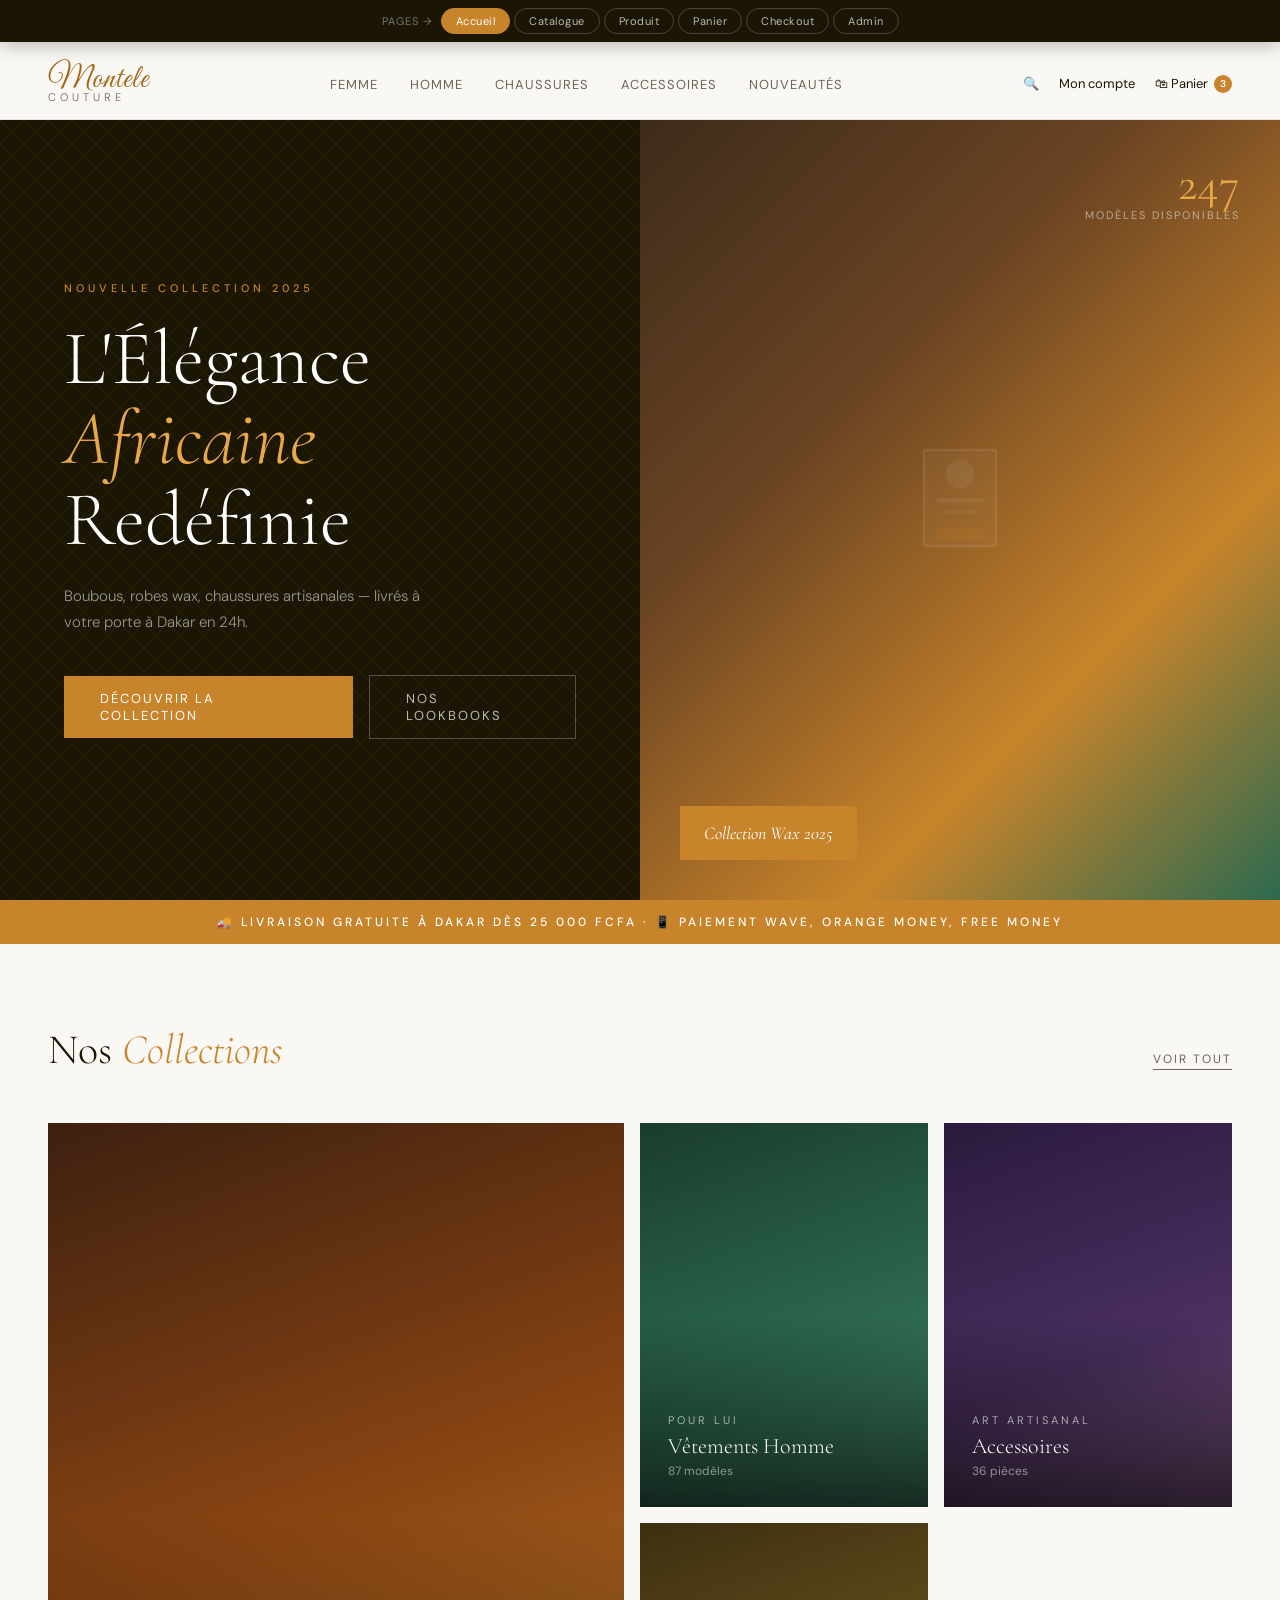
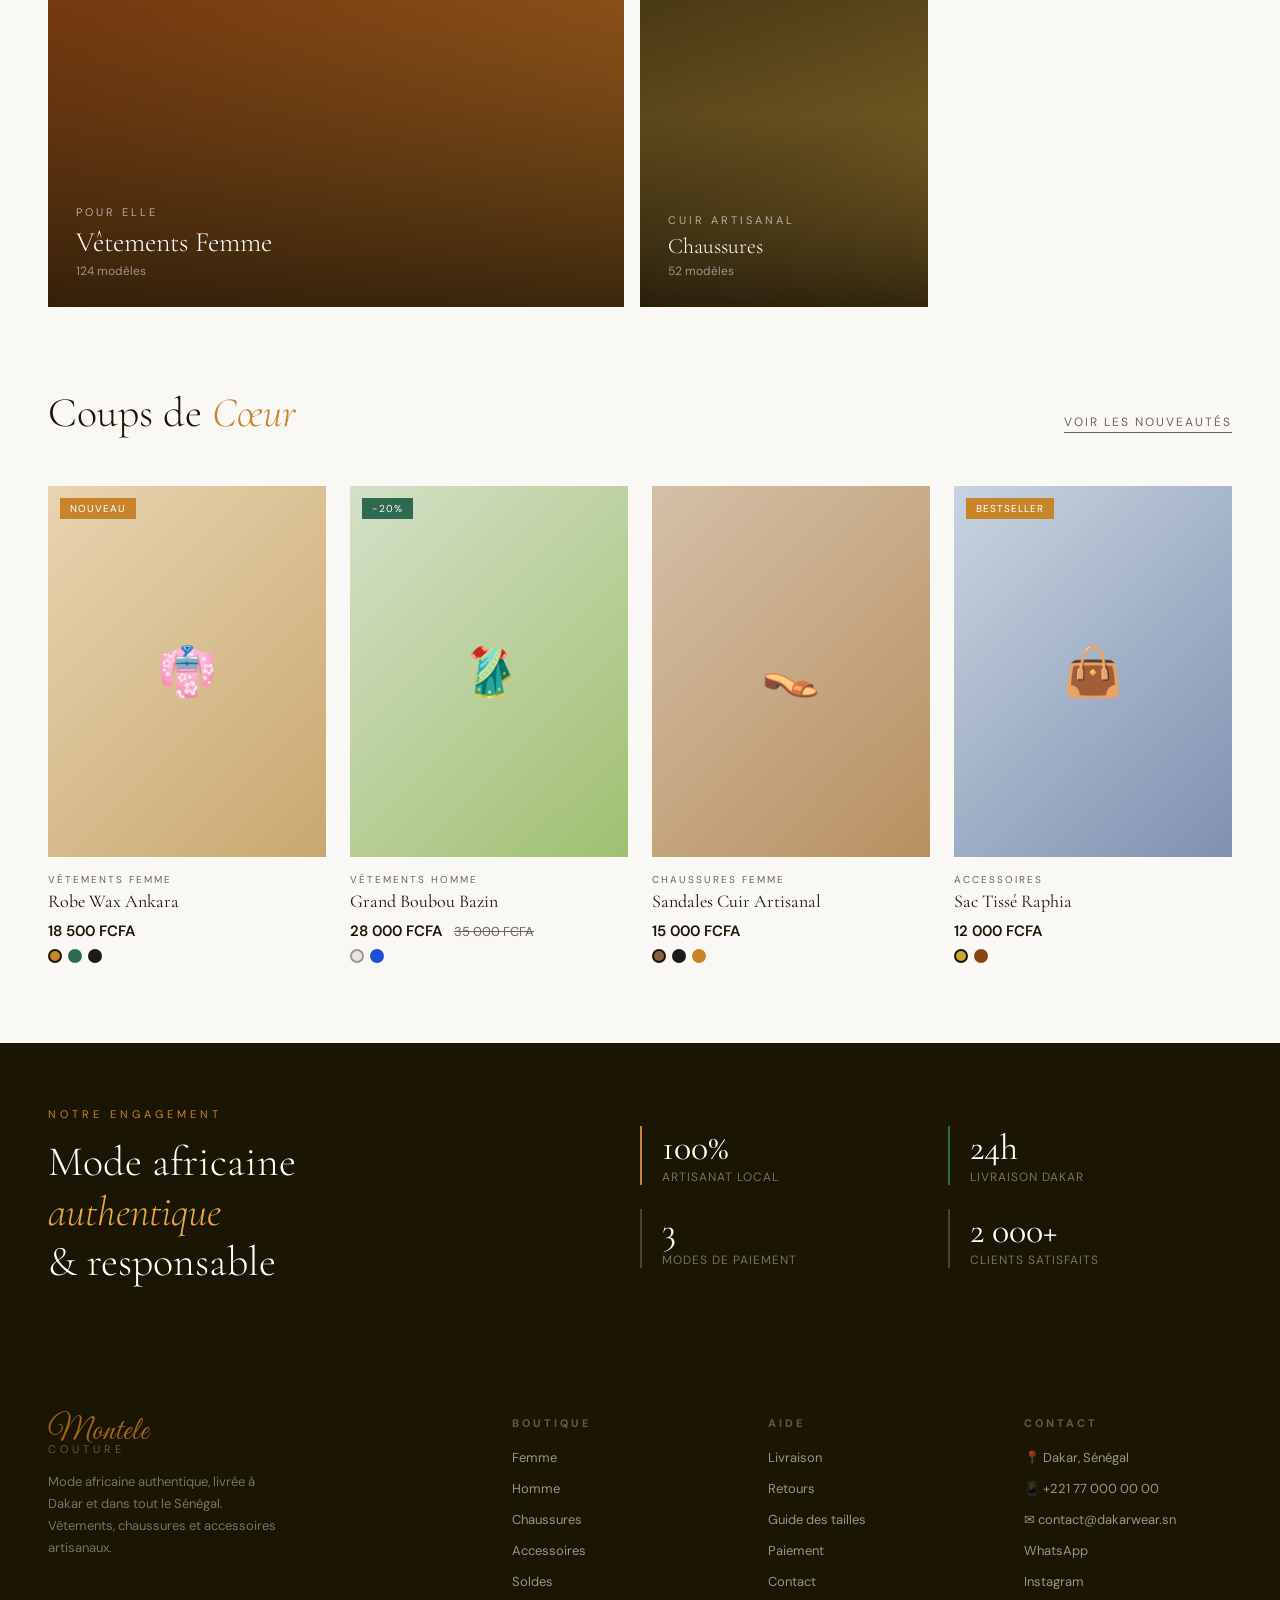
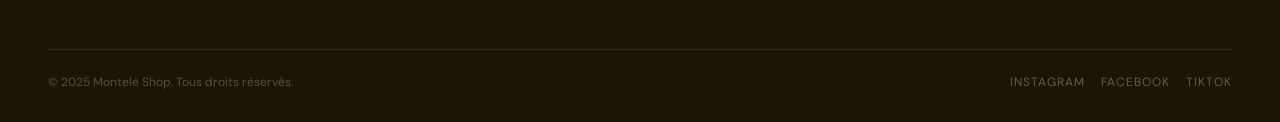
==== commit 98907219: "feat: logo Montele Shop avec police script" ====
--- a/index.html
+++ b/index.html
@@ -3,8 +3,8 @@
 <head>
 <meta charset="UTF-8">
 <meta name="viewport" content="width=device-width, initial-scale=1.0">
-<title>DAKAR WEAR — Mockup</title>
-<link href="https://fonts.googleapis.com/css2?family=Cormorant+Garamond:ital,wght@0,300;0,400;0,600;1,300;1,400&family=DM+Sans:wght@300;400;500;600&display=swap" rel="stylesheet">
+<title>Montele Shop — Mockup</title>
+<link href="https://fonts.googleapis.com/css2?family=Great+Vibes&family=Cormorant+Garamond:ital,wght@0,300;0,400;0,600;1,300;1,400&family=DM+Sans:wght@300;400;500;600&display=swap" rel="stylesheet">
 <style>
   /* ===================== RESET & ROOT ===================== */
   *, *::before, *::after { box-sizing: border-box; margin: 0; padding: 0; }
@@ -56,11 +56,11 @@
     padding: 0 48px; height: 72px;
   }
   .logo {
-    font-family: var(--font-display); font-size: 26px; font-weight: 300;
-    letter-spacing: 4px; color: var(--noir); text-transform: uppercase;
-    text-decoration: none;
-  }
-  .logo span { color: var(--ocre); }
+    font-family: 'Great Vibes', cursive; font-size: 32px; font-weight: 400;
+    color: var(--ocre-dark); text-decoration: none; letter-spacing: 1px;
+    line-height: 1;
+  }
+  .logo .logo-sub { font-family: var(--font-body); font-size: 11px; font-weight: 300; letter-spacing: 4px; text-transform: uppercase; color: var(--gris); display: block; margin-top: -4px; }
   .header-nav { display: flex; gap: 32px; list-style: none; }
   .header-nav a { font-size: 13px; color: var(--gris); text-decoration: none; letter-spacing: 1px; text-transform: uppercase; transition: color 0.2s; }
   .header-nav a:hover { color: var(--ocre); }
@@ -428,7 +428,7 @@
 <div class="page active" id="page-accueil">
 
   <header class="site-header">
-    <a href="#" class="logo">DAKAR<span>WEAR</span></a>
+    <a href="#" class="logo">Montele<span class="logo-sub">Couture</span></a>
     <ul class="header-nav">
       <li><a href="#">Femme</a></li>
       <li><a href="#">Homme</a></li>
@@ -624,7 +624,7 @@
   <footer>
     <div class="footer-grid">
       <div class="footer-brand">
-        <a href="#" class="logo">DAKAR<span>WEAR</span></a>
+        <a href="#" class="logo">Montele<span class="logo-sub">Couture</span></a>
         <p class="footer-desc">Mode africaine authentique, livrée à Dakar et dans tout le Sénégal. Vêtements, chaussures et accessoires artisanaux.</p>
       </div>
       <div class="footer-col">
@@ -659,7 +659,7 @@
       </div>
     </div>
     <div class="footer-bottom">
-      <p>© 2025 DAKARWEAR. Tous droits réservés.</p>
+      <p>© 2025 Montele Shop. Tous droits réservés.</p>
       <div class="social-links">
         <a href="#">Instagram</a>
         <a href="#">Facebook</a>
@@ -672,7 +672,7 @@
 <!-- ==================== PAGE CATALOGUE ==================== -->
 <div class="page" id="page-catalogue">
   <header class="site-header">
-    <a href="#" class="logo">DAKAR<span>WEAR</span></a>
+    <a href="#" class="logo">Montele<span class="logo-sub">Couture</span></a>
     <ul class="header-nav">
       <li><a href="#" style="color:var(--ocre);">Femme</a></li>
       <li><a href="#">Homme</a></li>
@@ -842,7 +842,7 @@
 <!-- ==================== PAGE PRODUIT ==================== -->
 <div class="page" id="page-produit">
   <header class="site-header">
-    <a href="#" class="logo">DAKAR<span>WEAR</span></a>
+    <a href="#" class="logo">Montele<span class="logo-sub">Couture</span></a>
     <ul class="header-nav">
       <li><a href="#">Femme</a></li><li><a href="#">Homme</a></li>
       <li><a href="#">Chaussures</a></li><li><a href="#">Accessoires</a></li>
@@ -931,7 +931,7 @@
 <!-- ==================== PAGE PANIER ==================== -->
 <div class="page" id="page-panier">
   <header class="site-header">
-    <a href="#" class="logo">DAKAR<span>WEAR</span></a>
+    <a href="#" class="logo">Montele<span class="logo-sub">Couture</span></a>
     <ul class="header-nav"><li><a href="#">Femme</a></li><li><a href="#">Homme</a></li><li><a href="#">Chaussures</a></li></ul>
     <div class="header-actions"><a href="#">Mon compte</a><a href="#">🛍 <span class="cart-badge">3</span></a></div>
   </header>
@@ -1028,7 +1028,7 @@
 <!-- ==================== PAGE CHECKOUT ==================== -->
 <div class="page" id="page-checkout">
   <header class="site-header">
-    <a href="#" class="logo">DAKAR<span>WEAR</span></a>
+    <a href="#" class="logo">Montele<span class="logo-sub">Couture</span></a>
     <div style="font-size:13px;color:var(--gris);">Paiement sécurisé 🔒</div>
   </header>
 
@@ -1194,7 +1194,7 @@
 <div class="page" id="page-admin">
   <div class="admin-layout">
     <div class="admin-sidebar">
-      <div class="admin-logo">DAKAR<span>WEAR</span></div>
+      <div class="admin-logo">Montele<span class="logo-sub">Couture</span></div>
       <div class="admin-nav-section">Principal</div>
       <a class="admin-nav-item active">📊 Tableau de bord</a>
       <a class="admin-nav-item">📦 Commandes <span style="background:var(--ocre);color:white;font-size:10px;padding:2px 6px;border-radius:8px;margin-left:auto;">12</span></a>
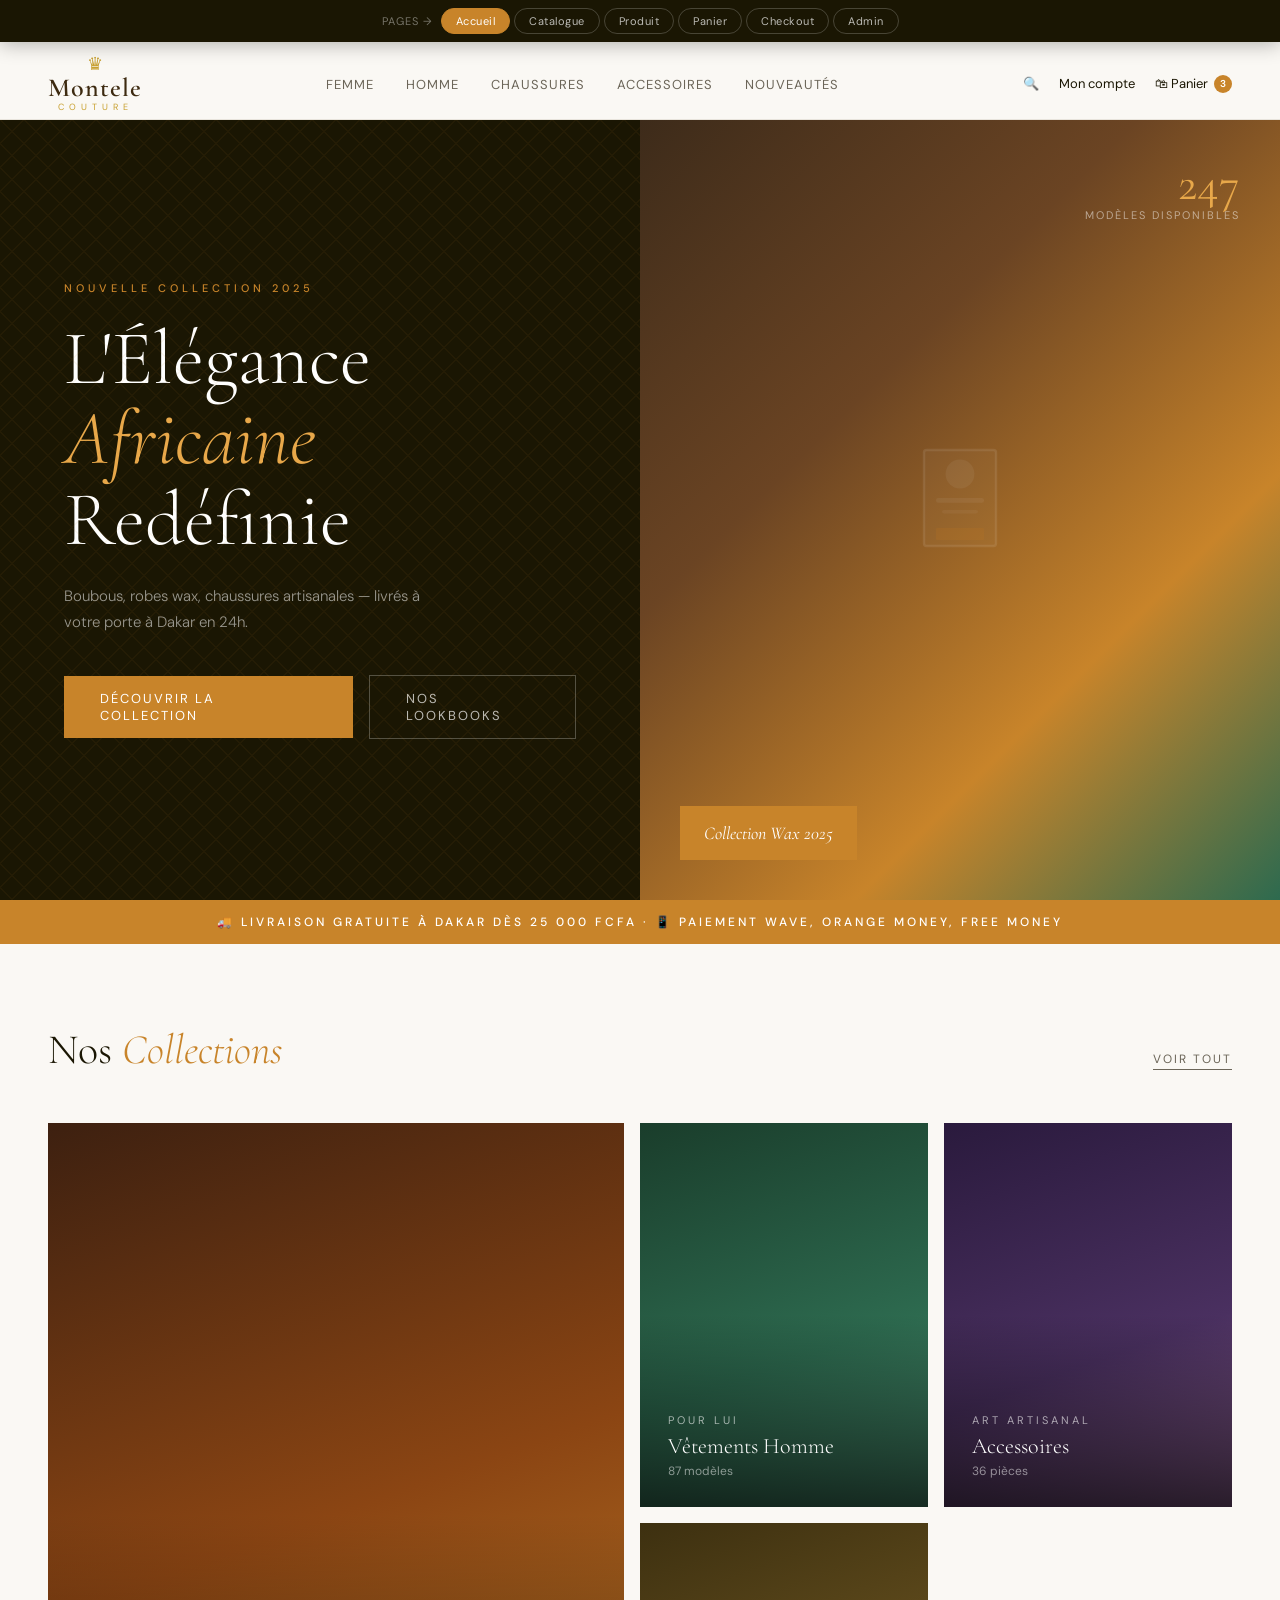
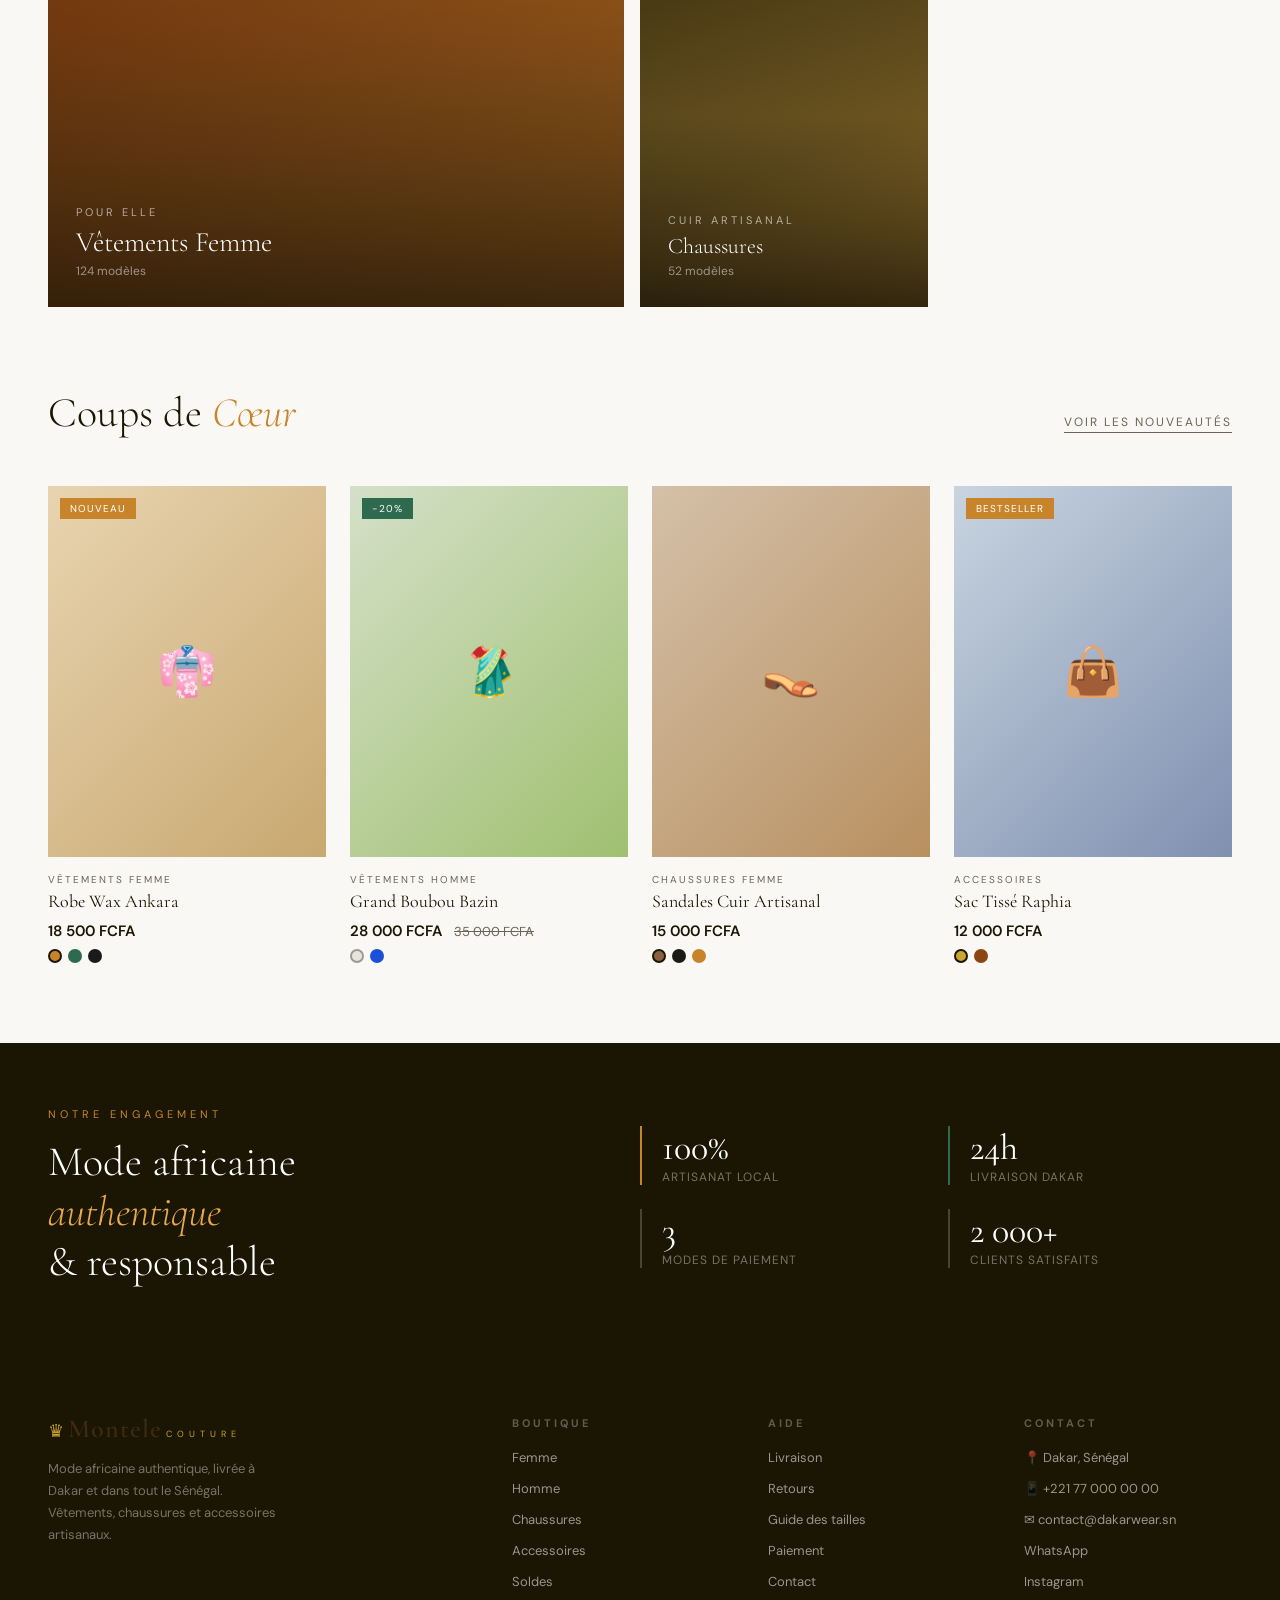
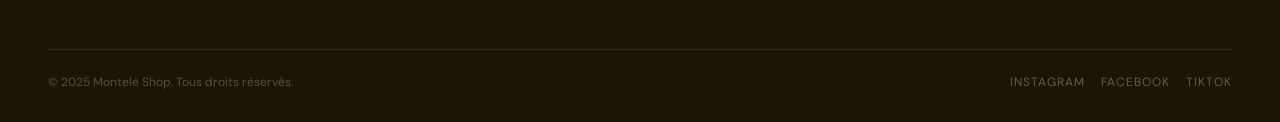
==== commit e520751c: "feat: logo Montele Couture avec couronne + responsive mobile - Remplace le logo texte script par une" ====
--- a/index.html
+++ b/index.html
@@ -56,11 +56,12 @@
     padding: 0 48px; height: 72px;
   }
   .logo {
-    font-family: 'Great Vibes', cursive; font-size: 32px; font-weight: 400;
-    color: var(--ocre-dark); text-decoration: none; letter-spacing: 1px;
-    line-height: 1;
-  }
-  .logo .logo-sub { font-family: var(--font-body); font-size: 11px; font-weight: 300; letter-spacing: 4px; text-transform: uppercase; color: var(--gris); display: block; margin-top: -4px; }
+    text-decoration: none; display: flex; flex-direction: column;
+    align-items: center; line-height: 1; gap: 2px;
+  }
+  .logo-crown { color: #C8A030; font-size: 18px; line-height: 1; }
+  .logo-name { font-family: 'Cormorant Garamond', serif; font-size: 26px; font-weight: 600; color: #3D2A10; letter-spacing: 1px; line-height: 1; }
+  .logo-sub { font-family: 'DM Sans', sans-serif; font-size: 9px; font-weight: 400; letter-spacing: 5px; text-transform: uppercase; color: #C8A030; }
   .header-nav { display: flex; gap: 32px; list-style: none; }
   .header-nav a { font-size: 13px; color: var(--gris); text-decoration: none; letter-spacing: 1px; text-transform: uppercase; transition: color 0.2s; }
   .header-nav a:hover { color: var(--ocre); }
@@ -409,6 +410,104 @@
   /* ===================== ANIMATIONS ===================== */
   @keyframes fadeIn { from { opacity: 0; transform: translateY(12px); } to { opacity: 1; transform: translateY(0); } }
   .page.active > * { animation: fadeIn 0.3s ease forwards; }
+
+  /* ===================== MOBILE RESPONSIVE ===================== */
+  @media (max-width: 768px) {
+
+    /* Header */
+    .site-header { padding: 0 16px; height: 60px; }
+    .header-nav { display: none; }
+    .header-actions { gap: 12px; }
+    .header-actions a { font-size: 12px; }
+
+    /* Page nav mockup */
+    .page-nav { flex-wrap: wrap; gap: 4px; padding: 6px 8px; }
+    .page-nav span { display: none; }
+    .nav-btn { padding: 4px 10px; font-size: 10px; }
+
+    /* Hero */
+    .hero { grid-template-columns: 1fr; height: auto; min-height: unset; }
+    .hero-left { padding: 48px 24px; }
+    .hero-title { font-size: 38px; }
+    .hero-right { height: 220px; }
+    .hero-stat { top: 16px; right: 16px; }
+    .hero-stat-num { font-size: 32px; }
+    .hero-badge { bottom: 16px; left: 16px; font-size: 14px; padding: 10px 16px; }
+    .hero-cta-group { flex-direction: column; gap: 12px; }
+    .btn-primary, .btn-outline { text-align: center; padding: 14px 24px; }
+
+    /* Strip */
+    .strip { font-size: 10px; padding: 10px 8px; }
+
+    /* Sections */
+    .section { padding: 40px 16px; }
+    .section-header { flex-direction: column; gap: 12px; align-items: flex-start; }
+    .section-title { font-size: 28px; }
+
+    /* Categories */
+    .cat-grid { grid-template-columns: 1fr 1fr; }
+    .cat-card:first-child { grid-column: span 2; aspect-ratio: 16/7; }
+    .cat-name { font-size: 18px !important; }
+
+    /* Products */
+    .product-grid { grid-template-columns: 1fr 1fr; gap: 12px; }
+    .product-grid-3 { grid-template-columns: 1fr 1fr; }
+    .product-name { font-size: 14px; }
+    .product-price { font-size: 13px; }
+
+    /* Brand stats section */
+    .brand-section-grid { grid-template-columns: 1fr !important; gap: 32px; }
+    .brand-stats-grid { grid-template-columns: 1fr 1fr !important; }
+
+    /* Footer */
+    .footer-grid { grid-template-columns: 1fr 1fr; gap: 24px; }
+    .footer-desc { max-width: 100%; }
+
+    /* Shop layout */
+    .shop-layout { grid-template-columns: 1fr; padding: 16px; gap: 20px; }
+    .sidebar { display: none; }
+
+    /* Product detail */
+    .product-detail { grid-template-columns: 1fr; }
+    .product-info { padding: 24px 16px; }
+    .product-detail-name { font-size: 28px; }
+    .gallery-thumbs { padding: 8px 16px; }
+    .gallery-thumb { width: 56px; height: 70px; }
+
+    /* Cart */
+    .cart-layout { grid-template-columns: 1fr; padding: 16px; gap: 24px; }
+    .cart-title { font-size: 26px; }
+    .cart-item { grid-template-columns: 80px 1fr auto; gap: 12px; }
+    .cart-summary { position: static; }
+
+    /* Checkout */
+    .checkout-layout { grid-template-columns: 1fr; }
+    .checkout-form-side { padding: 24px 16px; border-right: none; border-bottom: 1px solid var(--gris-light); }
+    .checkout-summary-side { padding: 24px 16px; }
+    .form-row { grid-template-columns: 1fr; }
+    .checkout-steps { gap: 0; }
+    .step-label { display: none; }
+
+    /* Admin */
+    .admin-layout { grid-template-columns: 1fr; }
+    .admin-sidebar { display: none; }
+    .admin-content { padding: 16px; }
+    .stats-grid { grid-template-columns: 1fr 1fr; gap: 10px; }
+    .stat-value { font-size: 22px; }
+    table { font-size: 12px; }
+    th, td { padding: 10px 12px; }
+  }
+
+  @media (max-width: 480px) {
+    .hero-title { font-size: 30px; }
+    .product-grid, .product-grid-3 { grid-template-columns: 1fr 1fr; gap: 10px; }
+    .cat-grid { grid-template-columns: 1fr; }
+    .cat-card:first-child { grid-column: span 1; }
+    .footer-grid { grid-template-columns: 1fr; }
+    .stats-grid { grid-template-columns: 1fr 1fr; }
+    .cart-item { grid-template-columns: 64px 1fr; }
+    .cart-item-price-col { display: none; }
+  }
 </style>
 </head>
 <body>
@@ -428,7 +527,11 @@
 <div class="page active" id="page-accueil">
 
   <header class="site-header">
-    <a href="#" class="logo">Montele<span class="logo-sub">Couture</span></a>
+    <a href="#" class="logo">
+  <span class="logo-crown">♛</span>
+  <span class="logo-name">Montele</span>
+  <span class="logo-sub">Couture</span>
+</a>
     <ul class="header-nav">
       <li><a href="#">Femme</a></li>
       <li><a href="#">Homme</a></li>
@@ -596,12 +699,12 @@
   </section>
 
   <!-- BRAND STRIP -->
-  <section style="background:var(--noir);padding:64px 48px;display:grid;grid-template-columns:1fr 1fr;gap:0;align-items:center;">
+  <section class="brand-section-grid" style="background:var(--noir);padding:64px 48px;display:grid;grid-template-columns:1fr 1fr;gap:0;align-items:center;">
     <div>
       <p style="font-size:11px;letter-spacing:4px;color:var(--ocre);text-transform:uppercase;margin-bottom:16px;">Notre engagement</p>
       <h2 style="font-family:var(--font-display);font-size:42px;font-weight:300;color:white;line-height:1.2;">Mode africaine<br><em style="font-style:italic;color:var(--ocre-light);">authentique</em><br>& responsable</h2>
     </div>
-    <div style="display:grid;grid-template-columns:1fr 1fr;gap:24px;">
+    <div class="brand-stats-grid" style="display:grid;grid-template-columns:1fr 1fr;gap:24px;">
       <div style="border-left:2px solid var(--ocre);padding-left:20px;">
         <div style="font-family:var(--font-display);font-size:36px;color:white;">100%</div>
         <div style="font-size:12px;color:rgba(255,255,255,0.4);letter-spacing:1px;text-transform:uppercase;">Artisanat local</div>
@@ -624,7 +727,11 @@
   <footer>
     <div class="footer-grid">
       <div class="footer-brand">
-        <a href="#" class="logo">Montele<span class="logo-sub">Couture</span></a>
+        <a href="#" class="logo">
+  <span class="logo-crown">♛</span>
+  <span class="logo-name">Montele</span>
+  <span class="logo-sub">Couture</span>
+</a>
         <p class="footer-desc">Mode africaine authentique, livrée à Dakar et dans tout le Sénégal. Vêtements, chaussures et accessoires artisanaux.</p>
       </div>
       <div class="footer-col">
@@ -672,7 +779,11 @@
 <!-- ==================== PAGE CATALOGUE ==================== -->
 <div class="page" id="page-catalogue">
   <header class="site-header">
-    <a href="#" class="logo">Montele<span class="logo-sub">Couture</span></a>
+    <a href="#" class="logo">
+  <span class="logo-crown">♛</span>
+  <span class="logo-name">Montele</span>
+  <span class="logo-sub">Couture</span>
+</a>
     <ul class="header-nav">
       <li><a href="#" style="color:var(--ocre);">Femme</a></li>
       <li><a href="#">Homme</a></li>
@@ -842,7 +953,11 @@
 <!-- ==================== PAGE PRODUIT ==================== -->
 <div class="page" id="page-produit">
   <header class="site-header">
-    <a href="#" class="logo">Montele<span class="logo-sub">Couture</span></a>
+    <a href="#" class="logo">
+  <span class="logo-crown">♛</span>
+  <span class="logo-name">Montele</span>
+  <span class="logo-sub">Couture</span>
+</a>
     <ul class="header-nav">
       <li><a href="#">Femme</a></li><li><a href="#">Homme</a></li>
       <li><a href="#">Chaussures</a></li><li><a href="#">Accessoires</a></li>
@@ -931,7 +1046,11 @@
 <!-- ==================== PAGE PANIER ==================== -->
 <div class="page" id="page-panier">
   <header class="site-header">
-    <a href="#" class="logo">Montele<span class="logo-sub">Couture</span></a>
+    <a href="#" class="logo">
+  <span class="logo-crown">♛</span>
+  <span class="logo-name">Montele</span>
+  <span class="logo-sub">Couture</span>
+</a>
     <ul class="header-nav"><li><a href="#">Femme</a></li><li><a href="#">Homme</a></li><li><a href="#">Chaussures</a></li></ul>
     <div class="header-actions"><a href="#">Mon compte</a><a href="#">🛍 <span class="cart-badge">3</span></a></div>
   </header>
@@ -1028,7 +1147,11 @@
 <!-- ==================== PAGE CHECKOUT ==================== -->
 <div class="page" id="page-checkout">
   <header class="site-header">
-    <a href="#" class="logo">Montele<span class="logo-sub">Couture</span></a>
+    <a href="#" class="logo">
+  <span class="logo-crown">♛</span>
+  <span class="logo-name">Montele</span>
+  <span class="logo-sub">Couture</span>
+</a>
     <div style="font-size:13px;color:var(--gris);">Paiement sécurisé 🔒</div>
   </header>
 
